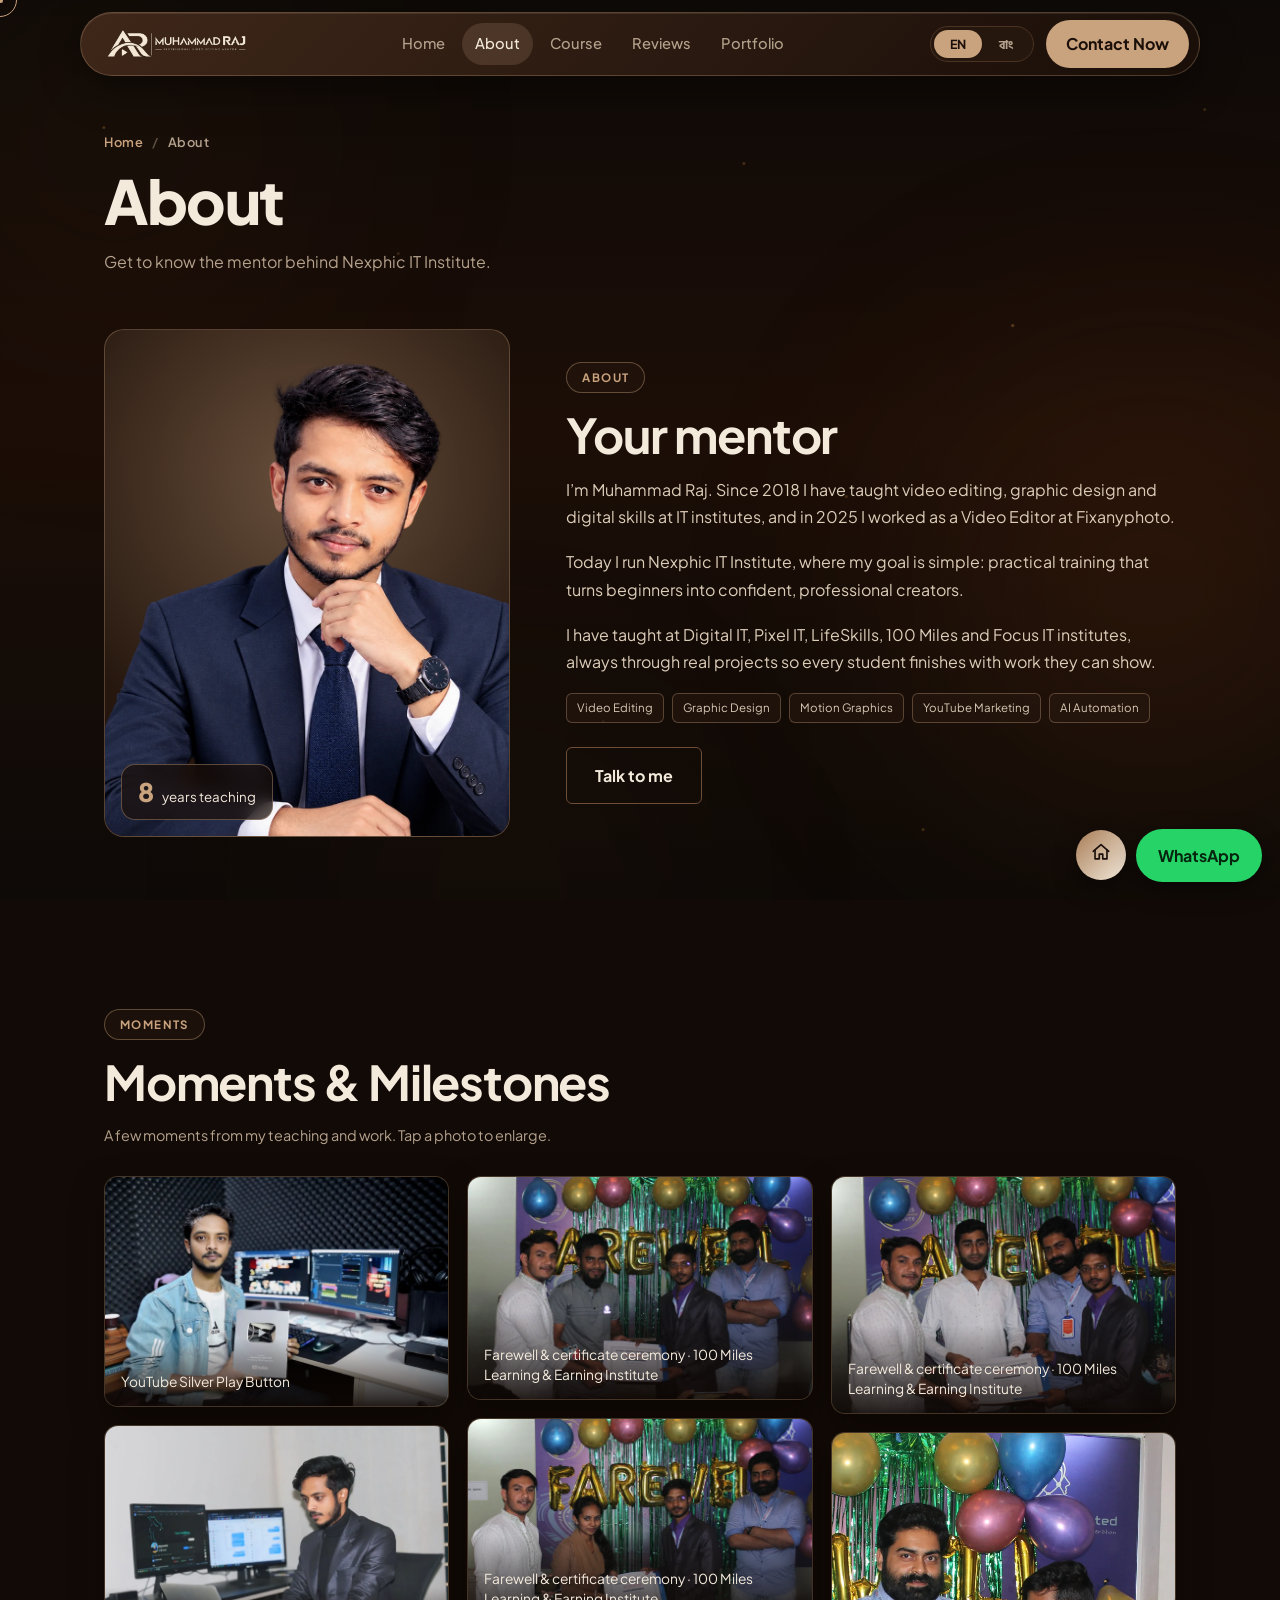
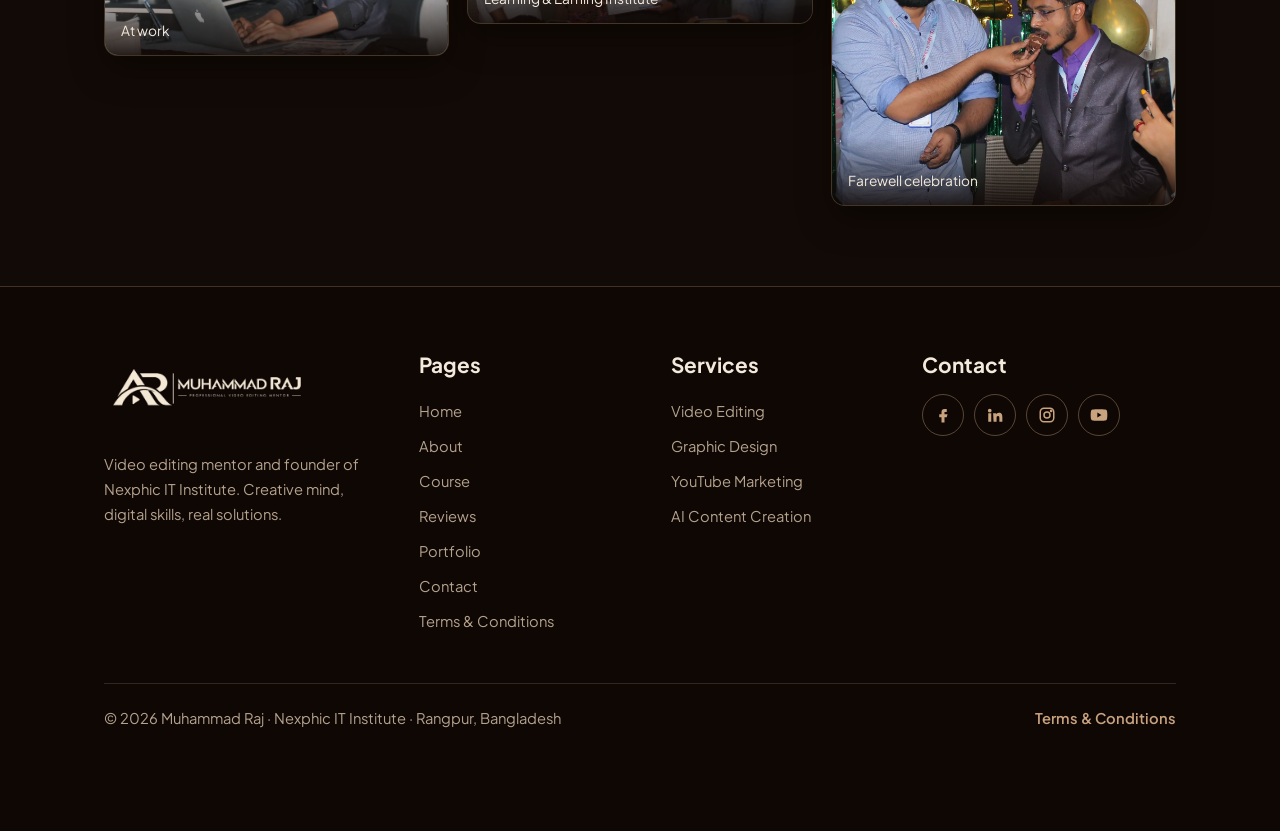
==== about.html @ 44c3cc2a "Add files via upload" ====
<!DOCTYPE html>
<html lang="en" data-tbn="আমার সম্পর্কে | মুহাম্মদ রাজ" data-dbn="ভিডিও এডিটিং মেন্টর ও Nexphic IT Institute-এর প্রতিষ্ঠাতা মুহাম্মদ রাজ সম্পর্কে জানুন।"><head><meta charset="utf-8">
<meta name="viewport" content="width=device-width, initial-scale=1, viewport-fit=cover">
<title>About | Muhammad Raj</title>
<meta name="description" content="About Muhammad Raj, video editing mentor and founder of Nexphic IT Institute.">
<script>document.documentElement.classList.add('js')</script>
<link rel="stylesheet" href="https://fonts.googleapis.com/css2?family=Plus+Jakarta+Sans:wght@400;500;600;700;800&family=Hind+Siliguri:wght@400;500;600;700&display=swap">
<link rel="stylesheet" href="assets/style.css">
</head>
<body>
<div class="bgfx" aria-hidden="true"><i></i><i></i><i></i></div>
<div id="ph"></div>
<div class="cur-ring" aria-hidden="true"><i></i></div><div class="cur-dot" aria-hidden="true"><i></i></div>

<nav id="nav"><div class="mini" role="group" aria-label="Quick menu"><i class="mdot"></i><a class="mi-h" href="index.html"><svg viewBox="0 0 24 24" width="16" height="16" fill="none" stroke="currentColor" stroke-width="1.8" stroke-linecap="round" stroke-linejoin="round"><path d="M3.5 11.2 12 4l8.5 7.2"/><path d="M5.5 10v9.5h4.6v-5.2h3.8v5.2h4.6V10"/></svg><span data-i18n="nh">Home</span></a><span class="sep"></span><a class="mi-c" href="contact.html"><svg viewBox="0 0 24 24" width="15" height="15" fill="none" stroke="currentColor" stroke-width="1.8" stroke-linecap="round" stroke-linejoin="round"><path d="M21 3 10.5 13.5"/><path d="M21 3 14.5 21l-4-7.5L3 9.5Z"/></svg><span data-i18n="nav6">Contact</span></a><span class="sep"></span><button class="mi-m" type="button" aria-label="Open menu"><span data-i18n="nm">Menu</span><svg viewBox="0 0 24 24" width="12" height="12" fill="none" stroke="currentColor" stroke-width="2.2" stroke-linecap="round" stroke-linejoin="round"><path d="m6 9 6 6 6-6"/></svg></button></div><div class="w"><a class="logo" href="index.html" aria-label="Muhammad Raj — Home"><span class="av brandmark"><span class="pic"><img src="assets/ar-muhammad-raj-logo.png" alt="Muhammad Raj — Professional Video Editing Mentor"></span></span></a>
<div class="lk"><a href="index.html" data-i18n="nv1">Home</a><a href="about.html" aria-current="page" data-i18n="nv2">About</a><a href="courses.html" data-i18n="nv3">Course</a><a href="reviews.html" data-i18n="nv4">Reviews</a><a href="portfolio.html" data-i18n="nv6">Portfolio</a></div>
<div class="nr"><div class="lang" data-l="en" role="group" aria-label="Language / ভাষা"><i></i><button type="button" data-l="en" aria-pressed="true">EN</button><button type="button" data-l="bn" aria-pressed="false" lang="bn">বাং</button></div><a class="btn p" href="contact.html" data-i18n="join">Contact Now</a><button class="hb" type="button" aria-label="Menu" aria-expanded="false" aria-controls="mpanel"><i></i><i></i><i></i></button></div></div><div class="mpanel" id="mpanel"><a href="index.html"><span class="mpi"><svg viewBox="0 0 24 24" width="20" height="20" fill="none" stroke="currentColor" stroke-width="1.8" stroke-linecap="round" stroke-linejoin="round"><path d="M3.5 11.2 12 4l8.5 7.2"/><path d="M5.5 10v9.5h4.6v-5.2h3.8v5.2h4.6V10"/></svg></span><span data-i18n="nv1">Home</span></a><a href="about.html" aria-current="page"><span class="mpi"><svg viewBox="0 0 24 24" width="22" height="22" fill="none" stroke="currentColor" stroke-width="1.8" stroke-linecap="round" stroke-linejoin="round"><circle cx="12" cy="8" r="3.6"/><path d="M4.5 20c.9-3.8 3.7-5.6 7.5-5.6s6.6 1.8 7.5 5.6"/></svg></span><span data-i18n="nv2">About</span></a><a href="courses.html"><span class="mpi"><svg viewBox="0 0 24 24" width="22" height="22" fill="none" stroke="currentColor" stroke-width="1.8" stroke-linecap="round" stroke-linejoin="round"><rect x="3" y="5" width="18" height="14" rx="3"/><path d="m10.2 9.2 4.6 2.8-4.6 2.8z"/></svg></span><span data-i18n="nv3">Course</span></a><a href="reviews.html"><span class="mpi"><svg viewBox="0 0 24 24" width="22" height="22" fill="none" stroke="currentColor" stroke-width="1.8" stroke-linecap="round" stroke-linejoin="round"><path d="m12 3.6 2.6 5.3 5.8.8-4.2 4.1 1 5.8L12 16.9l-5.2 2.7 1-5.8-4.2-4.1 5.8-.8z"/></svg></span><span data-i18n="nv4">Reviews</span></a><a href="portfolio.html"><span class="mpi"><svg viewBox="0 0 24 24" width="22" height="22" fill="none" stroke="currentColor" stroke-width="1.8" stroke-linecap="round" stroke-linejoin="round"><rect x="3.5" y="3.5" width="7.5" height="7.5" rx="2"/><rect x="13" y="3.5" width="7.5" height="7.5" rx="2"/><rect x="3.5" y="13" width="7.5" height="7.5" rx="2"/><rect x="13" y="13" width="7.5" height="7.5" rx="2"/></svg></span><span data-i18n="nv6">Portfolio</span></a><a class="mpc" href="contact.html" data-i18n="join">Contact Now</a></div></nav>

<header class="pgh" id="top"><div class="w"><p class="crumb"><a href="index.html" data-i18n="nv1">Home</a><i>/</i><span data-i18n="nv2">About</span></p><h1 class="up" data-i18n="nv2">About</h1><p class="lead up" style="animation-delay:.1s" data-i18n="pg1">Get to know the mentor behind Nexphic IT Institute.</p></div></header><section id="about"><div class="w ab"><div class="abp"><img src="assets/muhammad-raj-hero.webp" alt="Muhammad Raj" loading="lazy"><span class="abb"><b data-digits>8</b><small data-i18n="n1">years teaching</small></span></div><div><span class="tg0" data-i18n="aeb">About</span><h2 data-i18n="ah">Your mentor</h2>
<p data-i18n="ap1">I’m Muhammad Raj. Since 2018 I have taught video editing, graphic design and digital skills at IT institutes, and in 2025 I worked as a Video Editor at Fixanyphoto.</p>
<p data-i18n="ap2">Today I run Nexphic IT Institute, where my goal is simple: practical training that turns beginners into confident, professional creators.</p>
<p data-i18n="ap3">I have taught at Digital IT, Pixel IT, LifeSkills, 100 Miles and Focus IT institutes, always through real projects so every student finishes with work they can show.</p>
<div class="chips"><i>Video Editing</i><i>Graphic Design</i><i>Motion Graphics</i><i>YouTube Marketing</i><i>AI Automation</i></div><a class="btn g" href="contact.html" data-i18n="ab">Talk to me</a></div></div></section><section class="sh" id="moments"><div class="w"><span class="tg0" data-i18n="mo1">Moments</span><h2 data-i18n="mo2">Moments &amp; Milestones</h2><p class="note" data-i18n="mo3">A few moments from my teaching and work. Tap a photo to enlarge.</p><div class="mg"><figure><img src="assets/moment-1.webp" alt="Muhammad Raj holding a YouTube Silver Play Button in an editing studio" width="1400" height="935" loading="lazy" decoding="async"><figcaption data-i18n="mc1">YouTube Silver Play Button</figcaption></figure><figure><img src="assets/moment-2.webp" alt="Muhammad Raj working on a laptop with two monitors" width="1400" height="933" loading="lazy" decoding="async"><figcaption data-i18n="mc2">At work</figcaption></figure><figure><img src="assets/moment-3.webp" alt="Farewell and certificate ceremony at 100 Miles Learning & Earning Institute" width="1400" height="908" loading="lazy" decoding="async"><figcaption data-i18n="mc3">Farewell &amp; certificate ceremony · 100 Miles Learning &amp; Earning Institute</figcaption></figure><figure><img src="assets/moment-4.webp" alt="Farewell and certificate ceremony at 100 Miles Learning & Earning Institute" width="1400" height="830" loading="lazy" decoding="async"><figcaption data-i18n="mc3">Farewell &amp; certificate ceremony · 100 Miles Learning &amp; Earning Institute</figcaption></figure><figure><img src="assets/moment-5.webp" alt="Farewell and certificate ceremony at 100 Miles Learning & Earning Institute" width="1400" height="963" loading="lazy" decoding="async"><figcaption data-i18n="mc3">Farewell &amp; certificate ceremony · 100 Miles Learning &amp; Earning Institute</figcaption></figure><figure><img src="assets/moment-6.webp" alt="Farewell celebration with cake" width="1291" height="1400" loading="lazy" decoding="async"><figcaption data-i18n="mc4">Farewell celebration</figcaption></figure></div></div></section>
<footer class="ft"><div class="w"><div class="fg">
<div><a class="fl" href="index.html" aria-label="Muhammad Raj"><img src="assets/ar-muhammad-raj-logo.png" alt="Muhammad Raj" width="2048" height="723"></a><p data-i18n="ft1">Video editing mentor and founder of Nexphic IT Institute. Creative mind, digital skills, real solutions.</p></div>
<div><h4 data-i18n="ftp">Pages</h4><a href="index.html" data-i18n="nv1">Home</a><a href="about.html" data-i18n="nv2">About</a><a href="courses.html" data-i18n="nv3">Course</a><a href="reviews.html" data-i18n="nv4">Reviews</a><a href="portfolio.html" data-i18n="nv6">Portfolio</a><a href="contact.html" data-i18n="nv7">Contact</a><a href="terms.html" data-i18n="lg_ftt">Terms &amp; Conditions</a></div>
<div><h4 data-i18n="fts">Services</h4><a href="courses.html" data-i18n="fs1">Video Editing</a><a href="courses.html" data-i18n="fs2">Graphic Design</a><a href="courses.html" data-i18n="fs3">YouTube Marketing</a><a href="courses.html" data-i18n="fs4">AI Content Creation</a></div>
<div><h4 data-i18n="nav6">Contact</h4><div class="soc"><a href="https://www.facebook.com/mdrasel.gv" aria-label="Facebook" target="_blank" rel="noopener"><svg viewBox="0 0 24 24" width="18" height="18" fill="currentColor"><path d="M14 8h3V4h-3a4 4 0 0 0-4 4v3H7v4h3v7h4v-7h3l1-4h-4V8z"/></svg></a><a href="https://www.linkedin.com/in/md-raselve/" aria-label="LinkedIn" target="_blank" rel="noopener"><svg viewBox="0 0 24 24" width="18" height="18" fill="currentColor"><path d="M4.98 3.5a2.5 2.5 0 1 1 0 5 2.5 2.5 0 0 1 0-5zM3 9.5h4V21H3zm6.5 0h3.8v1.6h.1c.5-1 1.8-2 3.7-2 4 0 4.7 2.6 4.7 6V21h-4v-5c0-1.2 0-2.8-1.7-2.8s-2 1.3-2 2.7V21h-4z"/></svg></a><a href="https://www.instagram.com/muhammad_rasel.2/" aria-label="Instagram" target="_blank" rel="noopener"><svg viewBox="0 0 24 24" width="18" height="18" fill="none" stroke="currentColor" stroke-width="2"><rect x="3" y="3" width="18" height="18" rx="5"/><circle cx="12" cy="12" r="4"/><circle cx="17.5" cy="6.5" r=".8" fill="currentColor"/></svg></a><a href="https://www.youtube.com/@Muhammad-Raj2" aria-label="YouTube" target="_blank" rel="noopener"><svg viewBox="0 0 24 24" width="20" height="20" fill="currentColor"><path d="M21.6 7.2a2.5 2.5 0 0 0-1.8-1.8C18.2 5 12 5 12 5s-6.200 0-7.800.4A2.500 2.500 0 0 0 2.400 7.200C2 8.800 2 12 2 12s0 3.200.4 4.800a2.500 2.500 0 0 0 1.800 1.800C5.800 19 12 19 12 19s6.200 0 7.800-.4a2.500 2.500 0 0 0 1.800-1.800c.4-1.600.4-4.800.4-4.800s0-3.200-.4-4.800zM10 15V9l5 3z"/></svg></a></div></div>
</div><div class="ftb"><span data-i18n="foot">© 2026 Muhammad Raj · Nexphic IT Institute · Rangpur, Bangladesh</span><a href="terms.html" data-i18n="lg_ftt">Terms &amp; Conditions</a></div></div></footer>
<div class="fab"><a class="hm" href="index.html" aria-label="Home" title="Home"><svg viewBox="0 0 24 24" width="20" height="20" fill="none" stroke="currentColor" stroke-width="1.8" stroke-linecap="round" stroke-linejoin="round"><path d="M3.5 11.2 12 4l8.5 7.2"/><path d="M5.5 10v9.5h4.6v-5.2h3.8v5.2h4.6V10"/></svg></a><a class="wa" href="https://wa.me/8801861864027" aria-label="Message on WhatsApp" data-i18n="waf">WhatsApp</a></div>

<script src="assets/legal.js"></script>
<script src="assets/main.js"></script>
<script src="assets/showcase.js"></script>
</body></html>
---- assets/style.css ----
:root{--dk:#1a0f09;--esp:#27180f;--cof:#6f4e37;--lat:#c9a27e;--cr:#f4eadc;--mu:#b5a28d;--sf:"Plus Jakarta Sans","Hind Siliguri",system-ui,sans-serif;--sn:"Plus Jakarta Sans","Hind Siliguri",system-ui,sans-serif;--bg:linear-gradient(165deg,#1a0f09 0%,#2c1a0f 26%,#4a2c1a 52%,#2d1b10 76%,#140b07 100%);box-sizing:border-box;padding-top:env(safe-area-inset-top,0px);padding-bottom:env(safe-area-inset-bottom,0px)}
*,*::before,*::after{box-sizing:inherit}
html{scroll-behavior:smooth;scroll-padding-top:90px}
html.ss{scroll-behavior:auto}
body{margin:0;background:#120a06;min-height:100%;color:var(--cr);font:400 16px/1.7 var(--sn);-webkit-font-smoothing:antialiased;overflow-x:hidden}
h1,h2,h3{font-family:var(--sf);margin:0;line-height:1.15;font-weight:700}
a{color:inherit;text-decoration:none}
:focus-visible{outline:2px solid var(--lat);outline-offset:3px}
.w{max-width:1120px;margin:0 auto;padding:0 24px}
section{padding:92px 0}
h2{font-size:clamp(1.9rem,4.4vw,3rem);letter-spacing:-.025em;margin-bottom:14px}
.lead{color:var(--mu);max-width:560px;margin:0 0 42px}
.note{color:var(--mu);font-size:.9rem;margin:0 0 28px}

/* Bangla typography */
html[lang=bn] body{line-height:1.85}
html[lang=bn] h1,html[lang=bn] h2,html[lang=bn] h3{letter-spacing:0;line-height:1.3}
html[lang=bn] .hero h1{line-height:1.22}
html[lang=bn] .eyebrow{letter-spacing:.02em;text-transform:none;font-size:.95rem}
html[lang=bn] .big{line-height:1.25}
[data-i18n]{transition:opacity .18s ease}
body.lsw [data-i18n]{opacity:0}

/* progress + nav */
#ph{position:fixed;left:0;top:env(safe-area-inset-top,0px);height:3px;width:0;background:var(--lat);z-index:40}
nav{position:sticky;top:0;z-index:30;padding:12px 16px 0;pointer-events:none}
nav .w{pointer-events:auto;display:flex;align-items:center;justify-content:space-between;height:64px;gap:16px;padding:0 10px 0 20px;border-radius:999px;background:linear-gradient(135deg,rgba(66,42,27,.93),rgba(26,15,9,.92));border:1px solid rgba(201,162,126,.3);backdrop-filter:blur(16px) saturate(1.4);-webkit-backdrop-filter:blur(16px) saturate(1.4);box-shadow:0 14px 40px rgba(0,0,0,.4),inset 0 1px 0 rgba(255,255,255,.09)}
.logo{display:flex;align-items:center;gap:11px;white-space:nowrap}
.logo .av{position:relative;width:42px;height:42px;flex:none}
.logo .pic{display:block;width:100%;height:100%;border-radius:13px;overflow:hidden;border:1.5px solid rgba(201,162,126,.65);background:var(--esp)}
.logo .av img{width:100%;height:100%;object-fit:cover;display:block;scale:1.6;transform-origin:50% 26%;transition:scale .4s}
.logo:hover .av img{scale:1.75}
.logo .av::after{content:"";position:absolute;right:-3px;bottom:-3px;width:12px;height:12px;border-radius:50%;background:#2fbf71;border:2.5px solid var(--dk)}
.logo .nm{display:flex;flex-direction:column;line-height:1.2}
.logo b{font:700 1.05rem var(--sf);color:var(--cr)}
.logo small{font:600 .6rem var(--sn);letter-spacing:.22em;color:var(--lat);text-transform:uppercase}
.lk{display:flex;gap:4px;font-size:.92rem;font-weight:500;color:var(--mu)}
.lk a{padding:8px 13px;border-radius:999px;transition:color .2s,background .2s}.lk a:hover{color:var(--cr);background:rgba(201,162,126,.14)}
.nr{display:flex;align-items:center;gap:12px}
.lang{position:relative;display:flex;padding:3px;border:1px solid #4a3322;border-radius:999px;background:rgba(39,24,15,.75)}
.lang button{position:relative;z-index:1;width:48px;border:0;background:none;color:var(--mu);font:700 .78rem/1 var(--sn);padding:8px 0;border-radius:999px;cursor:pointer;transition:color .3s}
.lang button[aria-pressed=true]{color:var(--dk)}
.lang i{position:absolute;left:3px;top:3px;bottom:3px;width:48px;border-radius:999px;background:var(--lat);transition:transform .45s cubic-bezier(.2,.8,.2,1)}
.lang[data-l=bn] i{transform:translateX(100%)}
.nr .btn{padding:10px 20px;white-space:nowrap;border-radius:999px}
@media(max-width:860px){.lk{display:none}}
@media(max-width:420px){.logo small{display:none}.logo .av{width:38px;height:38px}.logo b{font-size:.95rem}.nr{gap:8px}.nr .btn{padding:8px 12px;font-size:.88rem}.lang button{width:42px}.lang i{width:42px}}

.btn{display:inline-block;padding:14px 28px;border-radius:6px;font-weight:700;transition:transform .2s,background .2s,border-color .2s}
.btn:hover{transform:translateY(-2px)}
.p{background:var(--lat);color:var(--dk)}.p:hover{background:var(--cr)}
.g{border:1px solid var(--cof)}.g:hover{border-color:var(--lat)}

/* ===== HERO ===== */
.hero{position:relative;overflow:hidden;padding:30px 0 70px;min-height:min(620px,calc(100svh - 80px));display:flex;align-items:center;
}
.hero::after{content:"";position:absolute;inset:0;background:radial-gradient(60% 70% at 78% 38%,rgba(201,162,126,.16),transparent 70%),radial-gradient(40% 50% at 8% 90%,rgba(111,78,55,.28),transparent 70%);-webkit-mask-image:linear-gradient(transparent,#000 22%,#000 78%,transparent);mask-image:linear-gradient(transparent,#000 22%,#000 78%,transparent);pointer-events:none}
.hero::before{content:"";position:absolute;inset:0;background-image:radial-gradient(rgba(201,162,126,.14) 1px,transparent 1.4px);background-size:26px 26px;-webkit-mask-image:radial-gradient(70% 80% at 70% 45%,#000,transparent 75%);mask-image:radial-gradient(70% 80% at 70% 45%,#000,transparent 75%);pointer-events:none}
.hero>.w{position:relative;z-index:2;width:100%;display:grid;grid-template-columns:minmax(0,1.06fr) minmax(0,1fr);gap:32px;align-items:center}
.eyebrow{display:flex;align-items:center;gap:12px;margin:0 0 16px;font:700 .72rem var(--sn);letter-spacing:.18em;text-transform:uppercase;color:var(--lat)}
.eyebrow::before{content:"";width:34px;height:2px;background:var(--lat);flex:none}
.hero h1{font-size:clamp(2.2rem,4vw,3.55rem);letter-spacing:-.03em;font-weight:800;line-height:1.08;color:var(--cr)}
.gr{display:block;background:linear-gradient(90deg,#c9a27e,#f7dcbd,#d98a5c,#c9a27e);background-size:220% 100%;-webkit-background-clip:text;background-clip:text;color:transparent;-webkit-text-fill-color:transparent;animation:shine 7s linear infinite}
@keyframes shine{to{background-position:-220% 0}}
.hero p.l{color:#d9c9b4;max-width:470px;margin:18px 0 26px;font-size:1rem}
.hero .acts .btn{padding:13px 24px}
.acts{display:flex;gap:12px;flex-wrap:wrap}
.nums{display:flex;margin-top:28px;border-top:1px solid #4a3322;max-width:520px}
.nums div{padding:18px 26px 0 0;margin-right:26px;border-right:1px solid #4a3322}.nums div:last-child{border:0;margin:0;padding-right:0}
.nums b{display:block;font:700 1.9rem/1 var(--sf);color:var(--lat)}.nums span{font-size:.88rem;color:var(--mu);display:block;line-height:1.4;margin-top:6px}
.up{animation:up .9s cubic-bezier(.2,.7,.2,1) both}
@keyframes up{from{opacity:0;transform:translateY(26px)}to{opacity:1;transform:none}}

/* stage */
.stage{position:relative;width:100%;max-width:540px;margin-right:auto;order:-1;aspect-ratio:1/1;user-select:none}
.stage>*{position:absolute}
.orbit{inset:-2%;width:104%;height:104%;z-index:1;animation:spin 46s linear infinite;overflow:visible}
.orbit.r2{animation-duration:70s;animation-direction:reverse;inset:6%;width:88%;height:88%}
@keyframes spin{to{transform:rotate(360deg)}}
.glow{left:8%;top:6%;width:84%;height:84%;border-radius:50%;background:radial-gradient(circle,rgba(217,138,92,.42),rgba(201,162,126,.12) 55%,transparent 72%);filter:blur(22px);z-index:1;animation:breathe 6s ease-in-out infinite}
@keyframes breathe{50%{opacity:.6;scale:1.08}}
.person{left:12%;top:9%;width:76%;aspect-ratio:1;border-radius:50%;z-index:2;overflow:hidden;background:radial-gradient(circle at 50% 40%,#3a2314,#1a0f09);box-shadow:0 0 0 2px rgba(201,162,126,.6),0 0 0 11px rgba(201,162,126,.09),0 30px 70px rgba(0,0,0,.6),0 0 90px rgba(217,138,92,.28);animation:pf 1.2s cubic-bezier(.2,.8,.2,1) both .1s}
.person img{position:absolute;left:-17.6%;top:-7.1%;width:235.3%;height:129.4%;max-width:none;object-fit:cover;display:block}
@keyframes pf{from{opacity:0;scale:.94}to{opacity:1;scale:1}}

.ic{width:6.2%;aspect-ratio:1;z-index:5;border-radius:27%;display:grid;place-items:center;color:var(--c,var(--lat));
background:linear-gradient(145deg,rgba(255,255,255,.17),rgba(255,255,255,.04)),rgba(39,24,15,.55);border:1px solid rgba(244,234,220,.22);
box-shadow:0 20px 40px rgba(0,0,0,.5),0 0 34px color-mix(in srgb,var(--c,#c9a27e) 28%,transparent),inset 0 1px 0 rgba(255,255,255,.22);
backdrop-filter:blur(10px);-webkit-backdrop-filter:blur(10px);
animation:pop .8s cubic-bezier(.2,.9,.3,1.3) both var(--dl,.5s),fl var(--t,6s) ease-in-out infinite calc(var(--dl,.5s) + .8s)}
.ic svg{width:52%;height:52%;overflow:visible}
@keyframes pop{from{opacity:0;scale:.4}to{opacity:1;scale:1}}
@keyframes fl{0%,100%{transform:translateY(0) rotate(var(--r,0deg))}50%{transform:translateY(-14px) rotate(calc(var(--r,0deg) + 3deg))}}
.i1{left:3%;top:42%;--c:#f0c28c;--r:-6deg;--t:6.4s;--dl:.45s}
.i2{left:6%;top:54%;--c:#e58d63;--r:5deg;--t:7.2s;--dl:.6s;width:5.8%}
.i3{left:22%;top:5%;--c:#7fe0cf;--r:6deg;--t:5.8s;--dl:.75s;width:6.2%}
.i4{left:13%;top:63%;--c:#f4eadc;--r:-5deg;--t:6.8s;--dl:.9s;width:5.8%}
.i5{left:27%;top:80%;--c:#d9a6ff;--r:4deg;--t:7.6s;--dl:1.05s;width:5.4%}

.mc{left:0;top:3%;width:17%;z-index:4;display:flex;flex-direction:column;gap:3.4%}
.md{position:relative;aspect-ratio:1.5;border-radius:9px;overflow:hidden;border:1px solid rgba(244,234,220,.25);box-shadow:0 22px 44px rgba(0,0,0,.55);animation:cardin .9s cubic-bezier(.2,.8,.2,1) both var(--dl),cf var(--t) ease-in-out infinite calc(var(--dl) + .9s)}
.md svg{display:block;width:100%;height:100%}
.md:nth-child(1){--dl:.55s;--t:7s;translate:-6% 0}
.md:nth-child(2){--dl:.7s;--t:6s;translate:4% 0}
.md:nth-child(3){--dl:.85s;--t:8s;translate:-2% 0}
@keyframes cardin{from{opacity:0;transform:translateX(40px) scale(.92)}to{opacity:1;transform:none}}
@keyframes cf{0%,100%{transform:translateY(0)}50%{transform:translateY(-8px)}}
.pl{position:absolute;left:50%;top:50%;width:30%;aspect-ratio:1;margin:-15% 0 0 -15%;border-radius:50%;background:rgba(244,234,220,.28);border:1px solid rgba(244,234,220,.6);backdrop-filter:blur(6px);-webkit-backdrop-filter:blur(6px);animation:pulse 2.6s ease-out infinite}
.pl::after{content:"";position:absolute;left:38%;top:30%;border-left:.7em solid #fff;border-block:.45em solid transparent;font-size:clamp(8px,1.5vw,14px)}
@keyframes pulse{0%{box-shadow:0 0 0 0 rgba(244,234,220,.45)}100%{box-shadow:0 0 0 18px rgba(244,234,220,0)}}

.tl{left:0;bottom:12%;width:27%;z-index:6;padding:2.4% 2.6% 2.6%;border-radius:12px;background:linear-gradient(160deg,rgba(60,38,24,.96),rgba(26,15,9,.97));border:1px solid rgba(244,234,220,.2);box-shadow:0 28px 56px rgba(0,0,0,.6);animation:cardin .9s cubic-bezier(.2,.8,.2,1) both 1.1s,cf 7.5s ease-in-out infinite 2s;overflow:hidden}
.tl-top{display:flex;gap:4px;margin-bottom:6%}.tl-top i{width:6px;height:6px;border-radius:50%;background:#e06b5a}.tl-top i:nth-child(2){background:#e8b24f}.tl-top i:nth-child(3){background:#6fcf8e}
.tl-th{display:grid;grid-template-columns:repeat(5,1fr);gap:4%;margin-bottom:5%}
.tl-th b{aspect-ratio:1.25;border-radius:4px;background:linear-gradient(135deg,var(--a),var(--b))}
.tl-tr{position:relative;height:6px;margin-bottom:5%;border-radius:4px;background:rgba(244,234,220,.06)}
.tl-tr u{position:absolute;top:0;bottom:0;border-radius:4px;background:linear-gradient(90deg,#c9a27e,#e8c8a2);transform-origin:left;animation:grow 1.2s cubic-bezier(.2,.8,.2,1) both 1.6s}
.tl-tr u.v{background:linear-gradient(90deg,#d98a5c,#b9573a)}
.tl-tr u.m{background:linear-gradient(90deg,#7fe0cf,#3fa593)}
@keyframes grow{from{transform:scaleX(0)}}
.hd{position:absolute;top:22%;bottom:5%;width:2px;left:8%;background:#fff;box-shadow:0 0 10px rgba(255,255,255,.7);animation:scan 6s linear infinite 2.4s}
.hd::before{content:"";position:absolute;left:-4px;top:-3px;width:10px;height:10px;border-radius:50%;background:#fff}
@keyframes scan{0%{left:8%}100%{left:92%}}

.cap{left:24%;bottom:1%;width:52%;z-index:6;display:flex;align-items:center;gap:10px;padding:2.4% 4%;border-radius:14px;background:rgba(244,234,220,.14);border:1px solid rgba(244,234,220,.25);backdrop-filter:blur(12px);-webkit-backdrop-filter:blur(12px);box-shadow:0 14px 30px rgba(0,0,0,.4);font:500 clamp(.55rem,.95vw,.72rem)/1.3 var(--sn);color:var(--cr);animation:cardin .9s cubic-bezier(.2,.8,.2,1) both 1.3s}
.wv{display:flex;align-items:center;gap:2px;height:16px;flex:none}.wv i{width:3px;height:100%;border-radius:2px;background:var(--lat);animation:eq 1s ease-in-out infinite;transform-origin:center}
.wv i:nth-child(2){animation-delay:.15s}.wv i:nth-child(3){animation-delay:.3s}.wv i:nth-child(4){animation-delay:.45s}.wv i:nth-child(5){animation-delay:.6s}
@keyframes eq{0%,100%{transform:scaleY(.25)}50%{transform:scaleY(1)}}

.bb{border-radius:50%;z-index:5;background:radial-gradient(circle at 32% 30%,#fff7ea,#e8b98c 40%,#8a5a3b 100%);box-shadow:0 10px 24px rgba(0,0,0,.5),inset -4px -6px 12px rgba(26,15,9,.35);opacity:.92;animation:fl var(--t) ease-in-out infinite}
.b1{right:6%;bottom:16%;width:7.5%;aspect-ratio:1;--t:5.6s}
.b2{right:2%;top:30%;bottom:auto;width:5.5%;aspect-ratio:1;--t:6.6s}

.cue{position:absolute;left:max(24px,calc((100% - 1120px)/2 + 24px));bottom:20px;z-index:3;display:flex;align-items:center;gap:12px;font:500 .82rem var(--sn);color:var(--mu);letter-spacing:.04em;animation:up .9s both 1.6s}
.cue .ms{position:relative;width:22px;height:36px;border:1.5px solid var(--lat);border-radius:12px;flex:none}
.cue .ms::after{content:"";position:absolute;left:50%;top:6px;width:4px;height:4px;margin-left:-2px;border-radius:50%;background:var(--lat);animation:wheel 1.6s cubic-bezier(.6,0,.3,1) infinite}
@keyframes wheel{0%{opacity:0;transform:translateY(0)}20%{opacity:1}80%{opacity:1;transform:translateY(14px)}100%{opacity:0;transform:translateY(16px)}}
.cue:hover{color:var(--lat)}
@media(max-width:860px){
.cue{display:none}
.hero{padding:26px 0 46px;min-height:0;display:block}
.hero>.w{grid-template-columns:1fr;gap:26px}
.stage{max-width:460px;margin:0 auto}
.hero p.l{max-width:none}
.nums{max-width:none}
.nums div{padding-right:16px;margin-right:16px}
.nums b{font-size:2rem}
.ic{backdrop-filter:none;-webkit-backdrop-filter:none}
}
@media(max-width:420px){.nums span{font-size:.8rem}.hero h1{font-size:2.35rem}}

/* ===== Photo-led hero ===== */
.hero{margin-top:-76px;padding:112px 0 76px;min-height:min(700px,100svh)}
.hero>.w{display:block}
.hero .t{max-width:540px}
.hmedia{position:absolute;right:0;top:0;bottom:0;width:70%;z-index:1;pointer-events:none}
.hglow{position:absolute;inset:0;z-index:0;pointer-events:none}
.hglow::before{content:"";position:absolute;left:52%;top:58%;width:min(86%,640px);aspect-ratio:1;transform:translate(-50%,-50%);border-radius:50%;background:radial-gradient(circle at 50% 42%,rgba(201,162,126,.42) 0,rgba(201,162,126,.16) 42%,transparent 70%);filter:blur(6px)}
.hring{position:absolute;left:52%;top:58%;width:min(78%,560px);aspect-ratio:1;transform:translate(-50%,-50%);border-radius:50%;border:1px solid rgba(201,162,126,.34);box-shadow:0 0 60px rgba(201,162,126,.12) inset}
.hring.r2{width:min(100%,720px);border-color:rgba(201,162,126,.16)}
.hphoto{position:absolute;left:0;right:0;bottom:0;height:84%;z-index:1;animation:pf 1.4s cubic-bezier(.2,.8,.2,1) both}
.hphoto img{position:absolute;left:50%;bottom:0;height:100%;width:auto;max-width:none;transform:translateX(-50%);object-fit:contain;filter:drop-shadow(0 24px 40px rgba(0,0,0,.55)) drop-shadow(0 0 2px rgba(201,162,126,.35));-webkit-mask-image:linear-gradient(#000 0,#000 78%,transparent 100%);mask-image:linear-gradient(#000 0,#000 78%,transparent 100%)}
.fb{position:absolute;z-index:3;width:clamp(44px,5vw,64px);aspect-ratio:1;filter:drop-shadow(0 12px 22px rgba(0,0,0,.55)) drop-shadow(0 0 16px rgba(201,162,126,.25));animation:fbf 6s ease-in-out infinite}
.fb svg{display:block;width:100%;height:100%;overflow:visible}
.hstage{position:absolute;left:52%;top:58%;width:min(78%,560px);aspect-ratio:1;transform:translate(-50%,-50%);z-index:3;pointer-events:none}
.fb1{left:13%;top:20%}.fb2{left:72%;top:15%;animation-delay:-1.5s}.fb3{left:80%;top:50%;animation-delay:-3s}.fb4{left:6%;top:58%;animation-delay:-4.5s}
@keyframes fbf{0%,100%{transform:translateY(0) rotate(-3deg)}50%{transform:translateY(-14px) rotate(3deg)}}
.hchip{position:absolute;z-index:3;left:34%;top:78%;display:flex;align-items:center;gap:9px;padding:9px 16px 9px 14px;border-radius:999px;background:rgba(26,15,9,.62);border:1px solid rgba(201,162,126,.32);backdrop-filter:blur(12px);-webkit-backdrop-filter:blur(12px);box-shadow:0 14px 30px rgba(0,0,0,.4);font:600 .76rem var(--sn);color:var(--cr);white-space:nowrap;animation:fbf 8s ease-in-out infinite -2s}
.hcap{position:absolute;z-index:4;left:56%;bottom:6%;max-width:270px;display:flex;align-items:center;gap:10px;padding:11px 16px;border-radius:14px;background:rgba(244,234,220,.13);border:1px solid rgba(244,234,220,.25);backdrop-filter:blur(12px);-webkit-backdrop-filter:blur(12px);box-shadow:0 14px 30px rgba(0,0,0,.4);font:500 .74rem/1.35 var(--sn);color:var(--cr)}
@media(max-width:1100px){.hmedia{width:76%}.hero .t{max-width:480px}}
@media(max-width:860px){
.hero{margin-top:0;padding:6px 0 40px;min-height:0;display:block}
.hero .t{max-width:none}
.hmedia{position:relative;width:100%;aspect-ratio:1.12;right:auto;bottom:auto;margin-bottom:4px}
.hphoto{height:94%}
.hglow::before{top:58%;width:92%}.hring{top:58%;width:84%}.hring.r2{width:108%}.hstage{top:58%;width:84%}
.hero>.w{padding-top:0}
.fb{width:40px}.hchip{left:4%;top:auto;bottom:6%;font-size:.66rem;padding:7px 12px}
.hcap{display:none}
}
@media(max-width:560px){.fb{width:34px}}
@media(prefers-reduced-motion:reduce){.fb,.hchip{animation:none!important}}

/* ===== SECTIONS ===== */
.inst{background:none;border-block:1px solid rgba(201,162,126,.14);padding:30px 0}
.inst .w{display:flex;flex-wrap:wrap;align-items:center;gap:14px 38px}
.inst p{margin:0;color:var(--mu);font-size:.95rem;flex:1 1 100%}
.inst b{font:600 1.35rem var(--sf);color:var(--cr)}
.cs{display:grid;grid-template-columns:repeat(3,1fr);gap:22px}@media(max-width:980px){.cs{grid-template-columns:repeat(2,1fr)}}@media(max-width:620px){.cs{grid-template-columns:1fr}}
.c{background:rgba(39,24,15,.6);border:1px solid rgba(201,162,126,.16);border-radius:10px;overflow:hidden;display:flex;flex-direction:column;transition:transform .25s,border-color .25s}
.c:hover{transform:translateY(-5px);border-color:var(--cof)}
.c i{display:block;aspect-ratio:16/9;background:linear-gradient(135deg,var(--a),var(--b));position:relative}
.c i em{position:absolute;left:14px;top:14px;background:var(--cr);color:var(--dk);font:700 .8rem var(--sn);font-style:normal;padding:3px 10px;border-radius:4px}
.c div{padding:22px;display:flex;flex-direction:column;gap:6px;flex:1}
.c h3{font-size:1.4rem}.c span{color:var(--mu);font-size:.95rem}
.c strong{font:600 2.1rem var(--sf);color:var(--lat);margin-top:auto;padding-top:14px}
.c .btn{margin-top:12px;text-align:center;padding:12px}
.c i.pic{background:#120a06}.c i.pic img{width:100%;height:100%;object-fit:cover;display:block}
.c .tag{align-self:flex-start;background:var(--cr);color:var(--dk);font:700 .75rem var(--sn);font-style:normal;padding:3px 10px;border-radius:4px}

.demo{background:none;color:var(--cr)}.demo h2{color:var(--cr)}.demo .lead{color:var(--mu)}
.demo .w{display:grid;grid-template-columns:1.1fr .9fr;gap:56px;align-items:center}
.scr{position:relative;aspect-ratio:16/9;border-radius:10px;overflow:hidden;background:linear-gradient(135deg,#6f4e37,#1a0f09);box-shadow:0 24px 50px rgba(46,29,18,.35)}
.scr img{width:100%;height:100%;object-fit:cover;opacity:.9}
.play{position:absolute;left:50%;top:50%;width:76px;height:76px;margin:-38px;border-radius:50%;background:var(--lat)}
.play::after{content:"";position:absolute;left:30px;top:24px;border-left:22px solid var(--dk);border-block:14px solid transparent}
.demo .btn{background:var(--lat);color:var(--dk)}.demo .btn:hover{background:var(--cr)}
@media(max-width:820px){.demo .w{grid-template-columns:1fr;gap:32px}}
.cl{display:grid;grid-template-columns:repeat(3,1fr);gap:16px}
.cl figure{margin:0;position:relative;aspect-ratio:5/4;border-radius:8px;overflow:hidden;background:linear-gradient(160deg,var(--a),var(--b))}
.cl img{width:100%;height:100%;object-fit:cover}
.cl figcaption{position:absolute;left:0;right:0;bottom:0;padding:44px 18px 16px;background:linear-gradient(0deg,rgba(26,15,9,.9),transparent);font-weight:500}
@media(max-width:720px){.cl{grid-template-columns:1fr 1fr}.cl figure:last-child{grid-column:span 2;aspect-ratio:16/9}}
.wk{display:grid;grid-template-columns:repeat(4,1fr);grid-auto-rows:170px;gap:14px}
.wk a{position:relative;border-radius:8px;overflow:hidden;background:linear-gradient(135deg,var(--a),var(--b));display:flex;align-items:flex-end;padding:16px;font-weight:500;transition:transform .25s}
.wk a:hover{transform:scale(1.02)}
.wk a:nth-child(1){grid-column:span 2;grid-row:span 2}.wk a:nth-child(4){grid-column:span 2}
.wk a::before{content:"";position:absolute;top:14px;right:14px;width:34px;height:34px;border-radius:50%;border:1px solid rgba(244,234,220,.55)}
.wk a::after{content:"";position:absolute;top:23px;right:23px;border-left:11px solid var(--cr);border-block:7px solid transparent}
.wk span{position:relative;z-index:1}
@media(max-width:760px){.wk{grid-template-columns:1fr 1fr}.wk a:nth-child(4){grid-column:span 2}}
.how{display:grid;grid-template-columns:repeat(3,1fr);gap:0;border-top:1px solid var(--cof)}
.how div{padding:30px 28px 10px 0;margin-right:28px;border-right:1px solid #35231a}.how div:last-child{border:0;margin:0}
.how h3{font-size:1.6rem;margin-bottom:10px;color:var(--lat)}.how p{margin:0;color:var(--mu)}
@media(max-width:820px){.how{grid-template-columns:1fr}.how div{border:0;margin:0;padding:22px 0}}
.rv{display:grid;grid-template-columns:repeat(auto-fit,minmax(280px,1fr));gap:44px}
.rv p{font:500 1.18rem/1.55 var(--sf);margin:0 0 16px}
html[lang=bn] .rv p{line-height:1.7;font-size:1.15rem}
.rv cite{font-style:normal;color:var(--lat);font-weight:500}.rv cite small{display:block;color:var(--mu);font-weight:400}
.ab{display:grid;grid-template-columns:.8fr 1.2fr;gap:56px;align-items:center}
.ab img{width:100%;aspect-ratio:4/5;object-fit:cover;object-position:50% 20%;border-radius:8px}
.ab p{color:#dccdb9;margin:0 0 18px}
@media(max-width:820px){.ab{grid-template-columns:1fr}}
.ct{display:grid;grid-template-columns:repeat(auto-fit,minmax(240px,1fr));border-top:1px solid var(--cof);margin-top:40px}
.ct a{padding:24px 24px 24px 0;border-bottom:1px solid #35231a;transition:padding .25s,color .25s}
.ct a:hover{padding-left:12px;color:var(--lat)}
.ct small{display:block;color:var(--mu)}.ct span{font:600 1.25rem var(--sf);word-break:break-all}
.big{font-size:clamp(2.4rem,7vw,5rem);letter-spacing:-.035em;max-width:860px}
footer{padding:30px 0 100px;color:var(--mu);font-size:.88rem;border-top:1px solid #35231a}
.wa{position:fixed;right:18px;bottom:calc(18px + env(safe-area-inset-bottom,0px));z-index:35;background:#25d366;color:#07240f;padding:13px 22px;border-radius:999px;font-weight:700;box-shadow:0 8px 24px rgba(0,0,0,.45)}

/* scroll reveal */
html.js .reveal{opacity:0;transform:translateY(34px);transition:opacity .9s cubic-bezier(.2,.7,.2,1) var(--rd,0s),transform .9s cubic-bezier(.2,.7,.2,1) var(--rd,0s)}
html.js .reveal.in{opacity:1;transform:none}

/* custom cursor (desktop only; class added by JS) */
.cur-ring,.cur-dot{position:fixed;left:0;top:0;z-index:9999;pointer-events:none;opacity:0;transition:opacity .25s;will-change:transform}
.cur-ring i,.cur-dot i{display:block;border-radius:50%;transform:translate(-50%,-50%)}
.cur-rip{position:fixed;left:0;top:0;z-index:9998;width:34px;height:34px;margin:-17px 0 0 -17px;border-radius:50%;border:2px solid var(--lat);background:rgba(201,162,126,.18);pointer-events:none;animation:rip .7s cubic-bezier(.2,.7,.2,1) forwards}
html.cur-light .cur-rip{border-color:#6f4e37;background:rgba(111,78,55,.15)}
@keyframes rip{from{opacity:.95;transform:scale(.5)}to{opacity:0;transform:scale(3.2)}}
.cur-ring i{width:34px;height:34px;border:1.5px solid var(--lat);transition:transform .35s cubic-bezier(.2,.8,.2,1),background .3s,border-color .3s}
.cur-dot i{width:6px;height:6px;background:var(--lat);transition:transform .25s,background .3s}
html.cur-on .cur-ring,html.cur-on .cur-dot{opacity:1}
html.cur-hover .cur-ring i{transform:translate(-50%,-50%) scale(1.7);background:rgba(201,162,126,.14)}
html.cur-hover .cur-dot i{transform:translate(-50%,-50%) scale(.6)}
html.cur-down .cur-ring i{transform:translate(-50%,-50%) scale(.78)}
html.cur-light .cur-ring i{border-color:#6f4e37}html.cur-light .cur-dot i{background:#6f4e37}
html.cur-light.cur-hover .cur-ring i{background:rgba(111,78,55,.12)}
html.cur,html.cur *{cursor:none!important}

@media(prefers-reduced-motion:reduce){
.cue .ms::after,.up,.ic,.md,.tl,.cap,.person,.orbit,.glow,.gr,.hd,.wv i,.pl,.bb,.tl-tr u{animation:none!important}
html.js .reveal{opacity:1;transform:none;transition:none}
*{transition:none!important}html{scroll-behavior:auto}}

/* Personal brand logo in navigation */
.logo .av.brandmark{width:154px;height:55px;flex:none}
.logo .brandmark .pic{border:0;border-radius:0;background:transparent;overflow:visible}
.logo .brandmark img{object-fit:contain;scale:1;transform:none}
.logo:hover .brandmark img{scale:1.03}
.logo .brandmark::after{display:none}
@media(max-width:560px){.logo .av.brandmark{width:112px;height:42px}.nr .btn{display:none}}
/* ===== Compact navbar on scroll ===== */
nav .w{transform-origin:50% 0;transition:opacity .35s ease,transform .5s cubic-bezier(.2,.8,.2,1),visibility 0s}
nav .mini{position:absolute;left:50%;top:25px;display:flex;align-items:center;gap:4px;height:38px;padding:0 6px 0 14px;border-radius:999px;background:linear-gradient(135deg,rgba(66,42,27,.96),rgba(26,15,9,.96));border:1px solid rgba(201,162,126,.3);backdrop-filter:blur(16px) saturate(1.4);-webkit-backdrop-filter:blur(16px) saturate(1.4);box-shadow:0 12px 32px rgba(0,0,0,.45),inset 0 1px 0 rgba(255,255,255,.08);font:600 .78rem var(--sn);color:var(--cr);white-space:nowrap;opacity:0;visibility:hidden;pointer-events:none;transform:translate(-50%,-14px) scale(.85);transition:opacity .3s ease,transform .45s cubic-bezier(.2,.8,.2,1),visibility 0s .45s}
nav .mini a,nav .mini button{display:inline-flex;align-items:center;gap:7px;height:28px;padding:0 10px;border:0;border-radius:999px;background:none;color:inherit;font:inherit;cursor:pointer;text-decoration:none}
nav .mini .mi-h{font-weight:700;padding-left:6px}
nav .mini .mi-c{background:rgba(217,138,92,.2);box-shadow:inset 0 0 0 1px rgba(217,138,92,.42);color:#ffe9d2}
nav .mini .mi-c svg{color:#f08a3c}
nav .mini .mi-m{color:var(--mu);font-weight:500;font-size:.72rem;gap:5px;padding-right:8px}
nav .mini .sep{width:1px;height:16px;background:rgba(201,162,126,.26);flex:none}
nav .mini .mi-h svg{color:var(--lat)}
.mdot{width:8px;height:8px;border-radius:50%;background:#f08a3c;box-shadow:0 0 0 0 rgba(240,138,60,.6);animation:mdp 2s ease-out infinite;flex:none;margin-right:2px}
@keyframes mdp{70%{box-shadow:0 0 0 7px rgba(240,138,60,0)}100%{box-shadow:0 0 0 0 rgba(240,138,60,0)}}
nav.mini-on .mini{opacity:1;visibility:visible;pointer-events:auto;transform:translate(-50%,0) scale(1);transition:opacity .35s ease .08s,transform .5s cubic-bezier(.2,.8,.2,1) .08s,visibility 0s}
nav.mini-on:not(.open) .w{opacity:0;visibility:hidden;pointer-events:none;transform:translateY(-12px) scale(.5,.55);transition:opacity .25s ease,transform .4s cubic-bezier(.4,0,.2,1),visibility 0s .4s}
nav.mini-on.open .mini{opacity:0;visibility:hidden;pointer-events:none;transform:translate(-50%,-8px) scale(.9);transition:opacity .2s ease,transform .3s ease,visibility 0s .3s}
nav.mini-on.open .w{opacity:1;visibility:visible;pointer-events:auto;transform:none}
@media(max-width:560px){nav .mini{top:17px}}

/* ===== Adobe orbit around the photo ===== */
.cut{left:7%;bottom:0;width:86%;z-index:5;-webkit-mask-image:linear-gradient(#000 80%,transparent 100%);mask-image:linear-gradient(#000 80%,transparent 100%);filter:drop-shadow(0 26px 36px rgba(0,0,0,.5));animation:pf 1.2s cubic-bezier(.2,.8,.2,1) both .1s}
.cut img{display:block;width:100%;height:auto}

.ring{background:radial-gradient(circle at 50% 42%,rgba(170,110,70,.55),rgba(26,15,9,0) 70%);left:6%;top:3%;width:88%;aspect-ratio:1;z-index:4;border-radius:50%;border:1.5px solid rgba(201,162,126,.38);box-shadow:0 0 50px rgba(217,138,92,.14),inset 0 0 50px rgba(217,138,92,.08);animation:pf 1.2s cubic-bezier(.2,.8,.2,1) both .2s}
.ring::after{content:"";position:absolute;inset:-2px;border-radius:50%;padding:2px;background:conic-gradient(from 0deg,transparent 0 62%,rgba(247,220,189,.95) 100%);-webkit-mask:linear-gradient(#000 0 0) content-box,linear-gradient(#000 0 0);-webkit-mask-composite:xor;mask:linear-gradient(#000 0 0) content-box exclude,linear-gradient(#000 0 0);animation:spin 7s linear infinite}
.orb{left:6%;top:3%;width:88%;aspect-ratio:1;z-index:7;pointer-events:none}
.spin{position:absolute;inset:-.75px;animation:spin 28s linear infinite}
.ad{position:absolute;width:13.6%;aspect-ratio:1;margin:-6.8%;animation:spin 28s linear infinite reverse;filter:drop-shadow(0 10px 18px rgba(0,0,0,.55)) drop-shadow(0 0 16px rgba(201,162,126,.28))}
.ad svg{display:block;width:100%;height:100%;overflow:visible}
.ad1{left:50%;top:0}.ad2{left:100%;top:50%}.ad3{left:50%;top:100%}.ad4{left:0;top:50%}

/* ===== Company logos: same width as the navbar, flip-in animation ===== */
.brands{padding:16px 16px 0}
.brands-in{position:relative;max-width:1120px;margin:0 auto;padding:0;border-radius:26px;overflow:hidden;background:linear-gradient(135deg,rgba(66,42,27,.55),rgba(26,15,9,.45));border:1px solid rgba(201,162,126,.28);backdrop-filter:blur(14px);-webkit-backdrop-filter:blur(14px);box-shadow:0 18px 44px rgba(0,0,0,.32),inset 0 1px 0 rgba(255,255,255,.08)}
.brands-in::after{content:"";position:absolute;top:0;bottom:0;left:-40%;width:28%;background:linear-gradient(100deg,transparent,rgba(247,220,189,.16),transparent);transform:skewX(-18deg);animation:sheen 7s ease-in-out infinite;pointer-events:none}
@keyframes sheen{0%,55%{left:-40%}100%{left:130%}}
.lg-stage{position:relative;height:104px;-webkit-mask-image:linear-gradient(90deg,transparent,#000 15%,#000 85%,transparent);mask-image:linear-gradient(90deg,transparent,#000 15%,#000 85%,transparent)}
.lg-stage::before{content:"";position:absolute;left:50%;top:50%;width:300px;height:140px;transform:translate(-50%,-50%);background:radial-gradient(closest-side,rgba(217,138,92,.24),transparent);pointer-events:none}
.lg{position:absolute;left:50%;top:50%;height:auto;width:auto;max-height:46px;max-width:170px;opacity:0;transform:translate(-50%,-50%);transition:transform 1.1s cubic-bezier(.65,0,.35,1),opacity 1.1s ease,filter 1.1s ease;will-change:transform,opacity;user-select:none;-webkit-user-drag:none}
.lg:first-child{opacity:1}
@media(max-width:700px){.brands{padding:12px 10px 0}.brands-in{border-radius:20px}.lg-stage{height:84px}.lg{max-height:34px;max-width:104px}.lg-stage::before{width:200px;height:110px}}
@media(max-width:560px){nav{padding:8px 10px 0}nav .w{height:56px;padding:0 8px 0 14px}}
@media(prefers-reduced-motion:reduce){.spin,.ad,.ring::after,.brands-in::after{animation:none!important}}


/* ===== Showcase carousel / cylinder / about ===== */
.cs.nb .btn{margin-top:auto}.cs.nb .c div{gap:10px}
.sh{padding:80px 0}
.tg0{display:inline-flex;align-items:center;gap:8px;padding:7px 15px;border:1px solid rgba(201,162,126,.4);border-radius:99px;font:700 .72rem var(--sn);letter-spacing:.12em;text-transform:uppercase;color:var(--lat);margin-bottom:14px;background:rgba(39,24,15,.5)}
.cf{position:relative;margin-top:30px}
.lbx{position:fixed;inset:0;z-index:9999;background:rgba(10,6,3,.92);display:flex;align-items:center;justify-content:center;padding:24px;cursor:zoom-out}.lbx img{max-width:100%;max-height:100%;border-radius:8px}

.cfs{position:relative;height:clamp(380px,50vw,400px);perspective:1200px}
.cfc{position:absolute;left:50%;top:0;width:min(620px,84%);height:100%;border-radius:20px;overflow:hidden;border:1px solid rgba(201,162,126,.35);background:linear-gradient(135deg,var(--a),var(--b));display:flex;flex-direction:column;justify-content:flex-end;padding:22px;transform:translateX(-50%) scale(.7);opacity:0;pointer-events:none;transition:transform .7s cubic-bezier(.2,.8,.2,1),opacity .5s,filter .5s;box-shadow:0 30px 60px rgba(0,0,0,.45)}
.cfc[data-p="0"]{transform:translateX(-50%);opacity:1;pointer-events:auto;z-index:3}
.cfc[data-p="1"],.cfc[data-p="-1"]{transform:translateX(calc(-50% + var(--s)*56%)) scale(.86);opacity:.55;filter:brightness(.55);pointer-events:auto;z-index:2;cursor:pointer}
.cfc img{position:absolute;inset:0;width:100%;height:100%;object-fit:cover}
.cfc::after{content:"";position:absolute;inset:0;background:linear-gradient(transparent 30%,rgba(20,11,7,.94));pointer-events:none}
.cfc>*{position:relative;z-index:1}.cfc>img,.cfc>.ph{position:absolute}
.cf[data-k="creative"] .cfs{height:clamp(420px,58vw,470px)}
.cf[data-k="feedback"] .cfs{height:clamp(420px,58vw,470px)}
.mg{columns:3;column-gap:18px;margin-top:26px}
.mg figure{position:relative;break-inside:avoid;margin:0 0 18px;border-radius:14px;overflow:hidden;border:1px solid rgba(201,162,126,.25);background:#18100a;box-shadow:0 14px 34px rgba(0,0,0,.35)}
.mg img{display:block;width:100%;height:auto;cursor:zoom-in;transition:transform .6s ease}.mg figure:hover img{transform:scale(1.04)}
.mg figcaption{position:absolute;left:0;right:0;bottom:0;padding:34px 16px 14px;font-size:.86rem;line-height:1.45;color:var(--cr);background:linear-gradient(transparent,rgba(14,7,4,.88));pointer-events:none}
@media(max-width:900px){.mg{columns:2}}@media(max-width:560px){.mg{columns:1}}
.bgfx{position:fixed;inset:0;z-index:-1;pointer-events:none;overflow:hidden;background:linear-gradient(180deg,#0e0a07 0%,#170c07 30%,#1c0e07 48%,#150c07 70%,#0e0a07 100%);background-size:100% 100%}
.bgfx i{position:absolute;border-radius:50%;filter:blur(110px);will-change:transform}
.bgfx i:nth-child(1){width:46vmax;height:46vmax;left:-14vmax;top:-12vmax;background:radial-gradient(circle,rgba(120,70,30,.10),transparent 68%);animation:orbA 28s ease-in-out infinite alternate}
.bgfx i:nth-child(2){width:52vmax;height:52vmax;right:-16vmax;top:28vh;background:radial-gradient(circle,rgba(150,70,20,.22),transparent 68%);animation:orbB 34s ease-in-out infinite alternate}
.bgfx i:nth-child(3){width:38vmax;height:38vmax;left:20vw;bottom:-18vmax;background:radial-gradient(circle,rgba(110,60,25,.10),transparent 68%);animation:orbC 30s ease-in-out infinite alternate}
.bgfx::after{content:"";position:absolute;left:0;top:0;width:3px;height:3px;border-radius:50%;background:rgba(201,140,70,.5);box-shadow:8vw 14vh 0 rgba(201,140,70,.28),22vw 62vh 1px rgba(201,140,70,.35),31vw 28vh 0 rgba(201,140,70,.2),47vw 80vh 0 rgba(201,140,70,.25),58vw 18vh 1px rgba(201,140,70,.3),66vw 55vh 0 rgba(201,140,70,.22),79vw 36vh 1px rgba(201,140,70,.4),88vw 74vh 0 rgba(201,140,70,.25),94vw 12vh 0 rgba(201,140,70,.22),14vw 88vh 0 rgba(201,140,70,.2),72vw 92vh 1px rgba(201,140,70,.28),40vw 8vh 0 rgba(201,140,70,.2);animation:dust 36s ease-in-out infinite alternate}
@keyframes dust{from{transform:translate(0,0)}to{transform:translate(2vw,-5vh)}}
@keyframes bgshift{0%,100%{background-position:0% 0%}50%{background-position:100% 100%}}
@keyframes orbA{to{transform:translate(18vw,22vh) scale(1.2)}}
@keyframes orbB{to{transform:translate(-20vw,-24vh) scale(1.15)}}
@keyframes orbC{to{transform:translate(24vw,-18vh) scale(1.25)}}
@media(prefers-reduced-motion:reduce){.bgfx,.bgfx i,.bgfx::after{animation:none}}
.cfc img.shot{inset:auto;top:calc(50% - 15px);left:50%;transform:translate(-50%,-50%);width:auto;height:auto;max-height:calc(100% - 138px);max-width:calc(100% - 36px);object-fit:contain;border-radius:10px;box-shadow:0 10px 30px rgba(0,0,0,.45);cursor:zoom-in}
.cfc .ph.in{top:46%;transform:translateY(-50%);padding:0 clamp(20px,5vw,40px);font:500 clamp(1.05rem,2.4vw,1.35rem)/1.6 var(--sn);letter-spacing:0;text-transform:none;color:var(--cr)}
.cfc .ph{top:50%;left:0;right:0;text-align:center;transform:translateY(-110%);font:600 .8rem var(--sn);letter-spacing:.14em;text-transform:uppercase;color:rgba(244,234,220,.4)}
.cfc .pl,.cfc .yr{position:absolute;top:16px;padding:6px 13px;border-radius:99px;font:700 .68rem var(--sn);letter-spacing:.08em;background:rgba(26,15,9,.7);border:1px solid rgba(201,162,126,.4);color:var(--cr);backdrop-filter:blur(8px);z-index:2}
.cfc .pl::before,.cfc .pl::after{display:none}
.cfc .pl{left:16px;width:auto;aspect-ratio:auto;margin:0;animation:none;color:var(--lat)}.cfc .yr{right:16px}
.cfc h3{font-size:clamp(1.15rem,2.6vw,1.65rem);margin-bottom:6px}
.cfc p{margin:0 0 14px;color:#d9c9b4;font-size:.92rem;line-height:1.55;display:-webkit-box;-webkit-line-clamp:2;-webkit-box-orient:vertical;overflow:hidden}
.fo{display:flex;align-items:center;justify-content:space-between;gap:10px;flex-wrap:wrap}
.tgs{display:flex;gap:6px;flex-wrap:wrap}.tgs i,.chips i{font-style:normal;font-size:.72rem;padding:4px 10px;border:1px solid rgba(201,162,126,.35);border-radius:6px;color:#d9c9b4;background:rgba(39,24,15,.6)}
.cfc .vp{position:absolute;left:50%;top:44%;transform:translate(-50%,-50%);z-index:2}.cfc[data-p="1"] .vp,.cfc[data-p="-1"] .vp{pointer-events:none}
.vb{padding:10px 18px;border-radius:99px;background:var(--lat);color:var(--dk);font:700 .76rem var(--sn);letter-spacing:.06em;text-transform:uppercase}
.cfp{height:2px;background:rgba(201,162,126,.18);max-width:720px;margin:30px auto 0}.cfp i{display:block;height:100%;background:var(--lat);transition:width .5s}
.cfn{display:flex;align-items:center;justify-content:center;gap:34px;margin-top:20px}
.cfn button{width:46px;height:46px;border-radius:50%;border:1px solid rgba(201,162,126,.5);background:rgba(39,24,15,.6);color:var(--cr);font-size:1.5rem;line-height:1;cursor:pointer;transition:background .2s}.cfn button:hover{background:var(--cof)}
.dots{display:flex;gap:9px;align-items:center}.dots b{width:7px;height:7px;border-radius:99px;background:rgba(201,162,126,.3);cursor:pointer;transition:all .3s}.dots b.on{width:30px;background:var(--lat)}
.cy{position:relative;--w:min(520px,84vw);height:580px;perspective:2200px;margin-top:24px;overflow:hidden;touch-action:pan-y;cursor:grab;user-select:none}
.cyr{position:absolute;left:50%;top:16px;width:0;height:500px;transform-style:preserve-3d;transition:transform .9s cubic-bezier(.2,.8,.2,1)}
.cyc{position:absolute;top:0;left:calc(var(--w)/-2);width:var(--w);height:500px;border-radius:22px;padding:16px;background:#24160d;border:1px solid rgba(201,162,126,.3);backface-visibility:hidden;display:flex;flex-direction:column;gap:12px;opacity:.55;filter:brightness(.7);transition:opacity .5s,filter .5s}
.cyc.on{opacity:1;filter:none;border-color:rgba(201,162,126,.6)}
.cyc .st{color:var(--lat);letter-spacing:.15em;font-size:1.05rem}
.vt{position:relative;aspect-ratio:16/9;border-radius:12px;background:linear-gradient(135deg,var(--a),var(--b));display:flex;align-items:center;justify-content:center;overflow:hidden}
.vt img{position:absolute;inset:0;width:100%;height:100%;object-fit:cover}
.pb{position:relative;width:76px;height:76px;border-radius:50%;border:1px solid rgba(244,234,220,.7);background:rgba(26,15,9,.55);cursor:pointer;backdrop-filter:blur(6px)}.pb::after{content:"";position:absolute;left:30px;top:23px;border-left:22px solid var(--cr);border-block:15px solid transparent}
.cyc p{margin:0;font:500 1.1rem/1.55 var(--sf);color:#e6d8c4;display:-webkit-box;-webkit-line-clamp:4;-webkit-box-orient:vertical;overflow:hidden}
.cyc .who{margin-top:auto;display:flex;align-items:center;gap:10px;border-top:1px solid rgba(201,162,126,.2);padding-top:12px}
.cyc .av2{width:44px;height:44px;border-radius:50%;background:var(--cof);display:grid;place-items:center;font-weight:700;flex:none}
.cyc .who span{font-weight:600;font-size:1.05rem;display:block;line-height:1.25}.cyc .who small{color:var(--mu)}
.cyc .vf{margin-left:auto;font-size:.68rem;padding:4px 10px;border:1px solid rgba(201,162,126,.4);border-radius:99px;color:var(--lat)}
.mo{position:fixed;inset:0;z-index:99;background:rgba(10,6,4,.9);display:none;align-items:center;justify-content:center;padding:20px}.mo.on{display:flex}
.mb{width:min(900px,100%);aspect-ratio:16/9;background:#000;border-radius:12px;overflow:hidden;display:flex;align-items:center;justify-content:center}.mb iframe,.mb video{width:100%;height:100%;border:0}
.mx{position:absolute;top:18px;right:22px;font-size:2.2rem;background:none;border:0;color:var(--cr);cursor:pointer}
.ab{align-items:center}.abp{position:relative;aspect-ratio:4/5;border-radius:20px;overflow:hidden;border:1px solid rgba(201,162,126,.3);background:radial-gradient(circle at 50% 30%,rgba(201,162,126,.45),rgba(39,24,15,.95) 70%)}
.ab .abp img{position:absolute;left:-18%;bottom:0;width:136%;max-width:none;height:auto;aspect-ratio:auto;border-radius:0}
.abb{position:absolute;left:16px;bottom:16px;padding:10px 16px;border-radius:14px;background:rgba(26,15,9,.7);border:1px solid rgba(201,162,126,.4);backdrop-filter:blur(8px);display:flex;align-items:baseline;gap:8px}.abb b{font:800 1.6rem var(--sf);color:var(--lat)}.abb small{color:var(--cr)}
.chips{display:flex;flex-wrap:wrap;gap:8px;margin:6px 0 24px}
@media(max-width:640px){.cfs{height:410px}.cfn{gap:16px}.cfc{padding:18px}}

/* ===== Learning orbit ===== */
.orw{position:relative;max-width:860px;height:640px;margin:40px auto 0}
.orb{position:absolute;inset:0;--R:210px}
.rg{position:absolute;left:50%;top:50%;width:calc(var(--R)*2);height:calc(var(--R)*2);transform:translate(-50%,-50%);border-radius:50%;border:3px solid rgba(201,162,126,.5);box-shadow:0 0 34px rgba(201,162,126,.32),inset 0 0 40px rgba(201,162,126,.1)}
.sw{position:absolute;inset:-3px;border-radius:50%;background:conic-gradient(from 0deg,transparent 0 68%,rgba(244,234,220,.95));-webkit-mask:radial-gradient(farthest-side,transparent calc(100% - 5px),#000 calc(100% - 4px));mask:radial-gradient(farthest-side,transparent calc(100% - 5px),#000 calc(100% - 4px));animation:orbspin 7s linear infinite}
@keyframes orbspin{to{transform:rotate(360deg)}}
.cw{position:absolute;left:50%;top:50%;width:min(210px,34%);aspect-ratio:1;transform:translate(-50%,-50%)}
.cw::before{content:"";position:absolute;inset:-16px;border-radius:50%;border:1.5px dashed rgba(201,162,126,.5);animation:orbspin 30s linear infinite reverse}
.ci{width:100%;height:100%;border-radius:50%;overflow:hidden;border:2px solid rgba(201,162,126,.5);box-shadow:0 0 40px rgba(201,162,126,.25);animation:orbfl 5s ease-in-out infinite}.ci img{width:100%;height:100%;object-fit:cover}
@keyframes orbfl{50%{transform:translateY(-6px)}}
.nd{position:absolute;left:calc(50% + var(--x)*var(--R));top:calc(50% + var(--y)*var(--R));width:0;height:0}
.ic2{position:absolute;left:-23px;top:-23px;width:46px;height:46px;border-radius:50%;background:#1a0f09;border:2px solid var(--c);color:var(--c);display:grid;place-items:center;animation:orbon 8s infinite;animation-delay:calc(var(--i)*1s)}
@keyframes orbon{0%,11%{transform:scale(1.22);box-shadow:0 0 30px 6px var(--c)}16%,94%{transform:scale(1);box-shadow:0 0 12px var(--c)}100%{transform:scale(1.22);box-shadow:0 0 30px 6px var(--c)}}
.lb{position:absolute;white-space:nowrap;display:flex;align-items:center;gap:8px;padding:8px 15px;border-radius:99px;background:rgba(39,24,15,.88);border:1px solid rgba(201,162,126,.28);font:600 .86rem var(--sn);color:var(--cr);animation:orblb 8s infinite;animation-delay:calc(var(--i)*1s)}
@keyframes orblb{0%,11%{border-color:var(--c);transform:var(--tf,none)}16%,94%{border-color:rgba(201,162,126,.28)}100%{border-color:var(--c)}}
.lb b{color:var(--c)}
.nd.r .lb{left:38px;top:-18px}.nd.l .lb{right:38px;top:-18px}
.nd.t .lb{left:50%;bottom:36px;margin-left:0;transform:translateX(-50%);--tf:translateX(-50%)}.nd.bt .lb{left:50%;top:36px;transform:translateX(-50%);--tf:translateX(-50%)}
.orl{display:none;grid-template-columns:1fr 1fr;gap:12px 16px;margin:26px 0 0;padding:0;list-style:none}.orl li{display:flex;gap:8px;align-items:center;font-size:.86rem}.orl b{color:var(--c)}
@media(max-width:920px){.orw{height:330px;max-width:340px;margin-top:30px}.orb{--R:125px}.lb{display:none}.ic2{left:-19px;top:-19px;width:38px;height:38px}.ic2 svg{width:17px;height:17px}.orl{display:grid}.cw{width:110px}}
@media(prefers-reduced-motion:reduce){.orb *,.orb *::before{animation:none!important}}
/* ===== Footer ===== */
footer.ft{padding:64px 0 100px;background:#0e0704;border-top:1px solid rgba(201,162,126,.28);font-size:.92rem}
.fg{display:grid;grid-template-columns:1.3fr 1fr 1fr 1.2fr;gap:40px}
.fl{font:italic 600 1.7rem var(--sf);color:var(--lat);letter-spacing:.02em}
.ft p{margin:14px 0 0;max-width:300px;line-height:1.7}
.ft h4{margin:0 0 16px;font:700 1.3rem var(--sf);color:var(--cr)}
.ft .fg>div>a:not(.fl){display:block;color:var(--mu);padding:5px 0;transition:color .2s}.ft .fg>div>a:not(.fl):hover{color:var(--cr)}
.ftb{display:flex;justify-content:space-between;align-items:center;gap:14px;flex-wrap:wrap;margin-top:44px;padding-top:22px;border-top:1px solid rgba(201,162,126,.2)}.ftb a{color:var(--lat);font-weight:600}
@media(max-width:820px){.fg{grid-template-columns:1fr 1fr}}@media(max-width:480px){.fg{grid-template-columns:1fr}}

@media(max-width:640px){.cy{height:440px}.cyr,.cyc{height:400px}.cyc p{font-size:1rem}.pb{width:62px;height:62px}.pb::after{left:25px;top:19px;border-left:18px solid var(--cr);border-block:12px solid transparent}}
/* ===== Contact (talk) ===== */
.ctc{padding:90px 0}.cg{display:grid;grid-template-columns:1fr 1fr;gap:64px;align-items:start}
.ctc h2.big{font-size:clamp(2.4rem,6vw,4.2rem);margin-bottom:18px}.ctc .gr{display:inline;background:linear-gradient(135deg,#a77c55,#f4eadc);-webkit-background-clip:text;background-clip:text;color:transparent}
.crow{margin-top:34px}.crow a{display:flex;justify-content:space-between;gap:16px;flex-wrap:wrap;padding:17px 0;border-top:1px solid rgba(201,162,126,.25)}.crow a:last-child{border-bottom:1px solid rgba(201,162,126,.25)}.crow small{color:var(--mu);font-size:.9rem}.crow span{color:var(--cr);font-weight:500}.crow a:hover span{color:var(--lat)}
.fm label{display:block;margin:0 0 8px;font-size:.92rem}.fm input,.fm textarea{width:100%;display:block;background:#0e0704;border:1px solid rgba(201,162,126,.3);color:var(--cr);padding:16px;font:inherit;border-radius:4px;margin-bottom:22px}.fm input:focus,.fm textarea:focus{outline:0;border-color:var(--lat)}
.fm button{background:linear-gradient(135deg,#a77c55,#f4eadc);color:var(--dk);border:0;padding:16px 30px;font:700 1rem var(--sn);border-radius:4px;cursor:pointer;transition:transform .2s}.fm button:hover{transform:translateY(-2px)}
.soc{display:flex;gap:10px;margin-top:16px}.soc a{width:42px;height:42px;border-radius:50%;border:1px solid rgba(201,162,126,.4);display:grid;place-items:center;color:var(--lat);transition:background .2s,color .2s}.soc a:hover{background:var(--lat);color:var(--dk)}
@media(max-width:820px){.cg{grid-template-columns:1fr;gap:40px}}


/* ===================== MULTI-PAGE ADDITIONS ===================== */
/* active menu link */
.lk a[aria-current=page]{color:var(--cr);background:rgba(201,162,126,.18)}
@media(max-width:1180px){.lk a{padding:8px 10px;font-size:.88rem}}

/* hamburger + mobile menu panel */
.hb{display:none;width:42px;height:42px;flex:none;border-radius:50%;border:1px solid rgba(201,162,126,.38);background:rgba(244,234,220,.07);cursor:pointer;flex-direction:column;align-items:center;justify-content:center;gap:4px;padding:0}
.hb i{display:block;width:17px;height:1.8px;background:var(--cr);border-radius:2px;transition:transform .3s ease,opacity .2s ease}
nav.menu-open .hb i:nth-child(1){transform:translateY(5.8px) rotate(45deg)}
nav.menu-open .hb i:nth-child(2){opacity:0}
nav.menu-open .hb i:nth-child(3){transform:translateY(-5.8px) rotate(-45deg)}
@media(max-width:980px){.lk{display:none}.hb{display:flex}.nr{gap:10px}}
.mpanel{position:absolute;left:50%;top:84px;width:calc(100% - 32px);max-width:420px;display:grid;grid-template-columns:1fr 1fr;gap:8px;padding:12px;border-radius:24px;background:linear-gradient(145deg,rgba(66,42,27,.97),rgba(26,15,9,.97));border:1px solid rgba(201,162,126,.3);box-shadow:0 24px 60px rgba(0,0,0,.55);opacity:0;visibility:hidden;pointer-events:none;transform:translate(-50%,-10px) scale(.97);transform-origin:50% 0;transition:opacity .25s ease,transform .35s cubic-bezier(.2,.8,.2,1),visibility 0s .35s;z-index:5}
.mpanel a{display:flex;align-items:center;gap:10px;padding:12px 14px;border-radius:16px;color:var(--cr);font:600 .92rem var(--sn);background:rgba(244,234,220,.05);border:1px solid transparent}
.mpanel a:hover,.mpanel a[aria-current=page]{background:rgba(201,162,126,.16);border-color:rgba(201,162,126,.35)}
.mpi{display:grid;place-items:center;width:34px;height:34px;border-radius:11px;background:rgba(217,138,92,.16);color:#f0a86a;flex:none}
.mpi svg{width:18px;height:18px}
.mpanel .mpc{grid-column:1/-1;justify-content:center;margin-top:2px;padding:14px;background:var(--lat);color:var(--dk);font-weight:800;border-radius:999px}
nav.menu-open .mpanel{opacity:1;visibility:visible;pointer-events:auto;transform:translate(-50%,0) scale(1);transition:opacity .25s ease,transform .35s cubic-bezier(.2,.8,.2,1),visibility 0s}
@media(max-width:560px){.mpanel{top:72px}}

/* sub-page header */
.pgh{padding:58px 0 6px}
.pgh .crumb{display:flex;align-items:center;gap:9px;margin:0 0 18px;font:600 .8rem var(--sn);color:var(--mu);letter-spacing:.04em}
.pgh .crumb a{color:var(--lat)}.pgh .crumb a:hover{color:var(--cr)}.pgh .crumb i{font-style:normal;opacity:.45}
.pgh h1{font-size:clamp(2.3rem,5.2vw,3.8rem);letter-spacing:-.03em;font-weight:800;line-height:1.08;color:var(--cr);margin:0 0 14px}
html[lang=bn] .pgh h1{line-height:1.25}
.pgh .lead{margin:0;max-width:620px}
.pgh+section{padding-top:48px}
.pgh+.brands{padding-top:30px}

/* home: explore cards */
.xg{display:grid;grid-template-columns:repeat(3,minmax(0,1fr));gap:18px;margin-top:34px}
.xc{position:relative;display:flex;flex-direction:column;gap:10px;padding:26px 24px 22px;border-radius:22px;background:linear-gradient(145deg,rgba(66,42,27,.55),rgba(26,15,9,.55));border:1px solid rgba(201,162,126,.22);overflow:hidden;transition:transform .35s cubic-bezier(.2,.8,.2,1),border-color .3s,box-shadow .3s}
.xc::after{content:"";position:absolute;right:-40px;top:-40px;width:130px;height:130px;border-radius:50%;background:radial-gradient(closest-side,rgba(217,138,92,.22),transparent);transition:transform .5s ease}
.xc:hover{transform:translateY(-6px);border-color:rgba(201,162,126,.55);box-shadow:0 22px 44px rgba(0,0,0,.35)}
.xc:hover::after{transform:scale(1.5)}
.xi{width:48px;height:48px;border-radius:15px;display:grid;place-items:center;background:rgba(217,138,92,.16);border:1px solid rgba(217,138,92,.38);color:#f0a86a}
.xc h3{font-size:1.2rem;margin:8px 0 0;color:var(--cr)}
.xc p{margin:0;color:var(--mu);font-size:.92rem;line-height:1.55}
.xa{margin-top:auto;padding-top:10px;color:var(--lat);font-weight:700;transition:transform .3s}
.xc:hover .xa{transform:translateX(6px)}
@media(max-width:900px){.xg{grid-template-columns:repeat(2,minmax(0,1fr))}}
@media(max-width:560px){.xg{grid-template-columns:1fr}}

/* institute page grid */
.insg{padding-top:40px}
.ig{display:grid;grid-template-columns:repeat(5,minmax(0,1fr));gap:16px;margin-top:26px}
.igc{margin:0;display:flex;flex-direction:column;align-items:center;justify-content:center;gap:14px;padding:28px 16px 18px;min-height:156px;border-radius:20px;text-align:center;background:linear-gradient(145deg,rgba(66,42,27,.5),rgba(26,15,9,.5));border:1px solid rgba(201,162,126,.2);transition:transform .35s cubic-bezier(.2,.8,.2,1),border-color .3s,box-shadow .3s}
.igc:hover{transform:translateY(-6px);border-color:rgba(201,162,126,.5);box-shadow:0 20px 40px rgba(0,0,0,.35)}
.igc img{width:100%;max-width:150px;height:56px;object-fit:contain}
.igc figcaption{font-size:.8rem;color:var(--mu)}
@media(max-width:1000px){.ig{grid-template-columns:repeat(3,minmax(0,1fr))}}
@media(max-width:560px){.ig{grid-template-columns:repeat(2,minmax(0,1fr));gap:12px}.igc{min-height:130px;padding:20px 10px 14px}}

/* footer logo */
.fl{display:inline-block;margin-bottom:6px}
.fl img{display:block;height:60px;width:auto}

/* floating Home + WhatsApp */
.fab{position:fixed;right:18px;bottom:calc(18px + env(safe-area-inset-bottom,0px));z-index:35;display:flex;align-items:center;gap:10px}
.fab .wa{position:static;right:auto;bottom:auto}
.hm{width:50px;height:50px;border-radius:50%;display:grid;place-items:center;background:linear-gradient(135deg,#a77c55,#f4eadc);color:var(--dk);box-shadow:0 8px 24px rgba(0,0,0,.45);transition:transform .25s ease,box-shadow .25s ease}
.hm svg{width:22px;height:22px}
.hm:hover{transform:translateY(-3px);box-shadow:0 14px 30px rgba(0,0,0,.5)}
@media(max-width:560px){.fab{right:12px;gap:8px}.hm{width:46px;height:46px}.fab .wa{padding:12px 18px}}

/* contact page: only the form + WhatsApp + Messenger */
.ctc .ctw{max-width:760px;margin:0 auto}
.ctc .ctw h2.big,.ctc .ctw>.lead{text-align:center}
.ctc .ctw>.lead{margin:0 auto 34px;max-width:560px}
.ctc .fm{padding:34px;border-radius:26px;background:linear-gradient(145deg,rgba(39,24,15,.74),rgba(14,7,4,.74));border:1px solid rgba(201,162,126,.26);box-shadow:0 24px 60px rgba(0,0,0,.35)}
.ctc .fm input,.ctc .fm textarea{border-radius:12px}
.fact{display:flex;flex-wrap:wrap;gap:12px;margin-top:4px}
.fact>*{flex:1 1 170px;display:inline-flex;align-items:center;justify-content:center;gap:9px;padding:15px 20px;border-radius:999px;border:0;cursor:pointer;font:700 .98rem var(--sn);transition:transform .2s ease,box-shadow .2s ease}
.fact>*:hover{transform:translateY(-3px);box-shadow:0 14px 28px rgba(0,0,0,.4)}
.fact svg{width:20px;height:20px;flex:none}
.fm .fact .sendbtn{flex:1.6 1 230px;padding:15px 20px;border-radius:999px;background:linear-gradient(135deg,#a77c55,#f4eadc);color:var(--dk)}
.fm .fact .sendbtn:hover{transform:translateY(-3px)}
.wab{background:#25d366;color:#07240f}
.msb{background:linear-gradient(135deg,#0a8bff 0%,#a033ff 60%,#ff5c87 100%);color:#fff}
@media(max-width:560px){.ctc .fm{padding:22px 18px;border-radius:22px}.ctc{padding:56px 0}}

/* no sideways scrolling on phones (decorative / carousel items can overhang) */
html,body{overflow-x:clip}
/* mobile menu panel: more solid */
.mpanel{background:linear-gradient(145deg,#3a2517,#1a0f09);-webkit-backdrop-filter:blur(18px);backdrop-filter:blur(18px)}
.fl img{height:74px}

/* home button: progress ring + launch animation */
.hm{position:relative;overflow:visible}
.hm .hico{position:relative;z-index:1;display:block;transition:transform .3s}
.hm .hr2{position:absolute;left:-5px;top:-5px;width:calc(100% + 10px);height:calc(100% + 10px);transform:rotate(-90deg);pointer-events:none}
.hm .hr2 circle{fill:none;stroke:#f0a86a;stroke-width:2;stroke-linecap:round;stroke-dasharray:100;stroke-dashoffset:100;transition:stroke-dashoffset .15s linear}
.hm:hover .hico{transform:translateY(-2px)}
.hm .hpf{position:absolute;inset:0;border-radius:50%;border:2px solid #f0a86a;opacity:0;pointer-events:none}
.hm.go{box-shadow:0 0 0 0 rgba(240,168,106,.5),0 14px 34px rgba(0,0,0,.5);animation:hmglow 1s ease-out}
.hm.go .hico{animation:hmup .75s cubic-bezier(.5,0,.2,1)}
.hm.go .hpf{animation:hmpulse .9s ease-out}
.hm.go .hpf.b{animation-delay:.18s}
@keyframes hmup{0%{transform:translateY(0);opacity:1}45%{transform:translateY(-34px) scale(.8);opacity:0}46%{transform:translateY(34px) scale(.8);opacity:0}100%{transform:translateY(0);opacity:1}}
@keyframes hmpulse{0%{transform:scale(1);opacity:.85}100%{transform:scale(2.6);opacity:0}}
@keyframes hmglow{0%{box-shadow:0 0 0 0 rgba(240,168,106,.6),0 14px 34px rgba(0,0,0,.5)}100%{box-shadow:0 0 0 18px rgba(240,168,106,0),0 14px 34px rgba(0,0,0,.5)}}
@media(prefers-reduced-motion:reduce){.hm.go,.hm.go .hico,.hm.go .hpf{animation:none}}
.c .fee{display:block;margin-top:2px;font:800 1.35rem var(--sn);color:var(--cr);letter-spacing:.01em}.c .fee::before{content:"Course fee";display:block;font:600 .7rem var(--sn);letter-spacing:.1em;text-transform:uppercase;color:var(--lat);margin-bottom:2px}html[lang=bn] .c .fee::before{content:"কোর্স ফি"}

/* ===== Course cards: links ===== */
.c .cpl{display:block;width:100%;height:100%}
.c .ctl{display:block;color:inherit}.c .ctl:hover h3{color:var(--lat)}
.c .ctl h3{transition:color .2s}

/* ===== Course details page ===== */
.cdh{padding-bottom:0}.cdh .crumb{margin-bottom:0}
.cdp{padding:26px 0 70px}
.cdw{max-width:880px}
.cdt{margin:0 0 30px;border-radius:18px;overflow:hidden;border:1px solid rgba(201,162,126,.28);box-shadow:0 26px 70px rgba(0,0,0,.45);background:#120a06;aspect-ratio:16/9}
.cdt img{width:100%;height:100%;object-fit:cover;display:block}
.cdp h1{font-size:clamp(1.9rem,4.6vw,3rem);line-height:1.15;margin:0 0 14px}
.cdp .lead{margin:0 0 20px;max-width:none}
.cdm{display:flex;flex-wrap:wrap;align-items:center;gap:14px;margin:0 0 38px}
.cdm .tag{background:var(--cr);color:var(--dk);font:700 .75rem var(--sn);font-style:normal;padding:4px 12px;border-radius:4px}
.cdm>span{color:var(--mu)}
.cdm .fee,.cdf .fee{font:700 1.5rem var(--sf);color:var(--lat)}
.cdp h2{font-size:clamp(1.35rem,3vw,1.8rem);margin:42px 0 18px}
.cdl{list-style:none;margin:0;padding:0;display:grid;grid-template-columns:1fr 1fr;gap:12px}
.cdl li{display:flex;gap:12px;align-items:flex-start;padding:15px 16px;border-radius:12px;background:rgba(39,24,15,.6);border:1px solid rgba(201,162,126,.16);line-height:1.5}
.cdl .ck{flex:0 0 26px;height:26px;border-radius:50%;display:grid;place-items:center;background:linear-gradient(135deg,#a77c55,#f4eadc);color:var(--dk);margin-top:1px}
.cdl .ck svg{width:15px;height:15px}
.cdi{grid-template-columns:1fr}
.cde{margin-top:46px;padding:30px;border-radius:22px;display:flex;align-items:center;justify-content:space-between;gap:24px;flex-wrap:wrap;background:linear-gradient(145deg,rgba(39,24,15,.8),rgba(14,7,4,.8));border:1px solid rgba(201,162,126,.3);box-shadow:0 24px 60px rgba(0,0,0,.35)}
.cde h2{margin:0 0 8px}.cde p{margin:0 0 14px;color:var(--mu)}
.cdf{display:flex;align-items:center;gap:12px;color:var(--mu)}
.cdb{padding:16px 36px;font-size:1.05rem;text-align:center}
.cdback{margin:26px 0 0}.cdback a{color:var(--lat)}.cdback a:hover{color:var(--cr)}
@media(max-width:700px){.cdl{grid-template-columns:1fr}.cde{padding:22px}.cdb{width:100%}}

/* ===== Admission page ===== */
.admsec{padding:26px 0 80px}
.adm{display:grid;grid-template-columns:minmax(0,.8fr) minmax(0,1.2fr);gap:28px;align-items:start}
.admc{position:sticky;top:96px;padding:20px;border-radius:22px;background:linear-gradient(145deg,rgba(39,24,15,.74),rgba(14,7,4,.74));border:1px solid rgba(201,162,126,.26)}
.admc h3{font-size:1rem;color:var(--lat);margin:0 0 14px}
.admc img{width:100%;height:auto;aspect-ratio:16/9;object-fit:cover;border-radius:12px;display:block;margin-bottom:14px}
.admc h4{font-size:1.2rem;margin:0 0 8px}
.admc .admrow{display:flex;gap:12px;align-items:center;color:var(--mu)}
.admc .fee{font:700 1.4rem var(--sf);color:var(--lat)}
.admnone{color:var(--mu);margin:0}
.fm select{width:100%;display:block;background:#0e0704;border:1px solid rgba(201,162,126,.3);color:var(--cr);padding:16px;font:inherit;border-radius:12px;margin-bottom:22px;appearance:auto}
.fm select:focus{outline:0;border-color:var(--lat)}
.fm select option{background:#1a0f09;color:var(--cr)}
.hpw{position:absolute;left:-9999px;width:1px;height:1px;overflow:hidden}
.aderr{margin:0 0 16px;padding:12px 14px;border-radius:10px;background:rgba(190,60,50,.16);border:1px solid rgba(220,90,80,.5);color:#ffd6d0;font-size:.95rem}
.adnote{margin:16px 0 0;color:var(--mu);font-size:.9rem;line-height:1.55}
.fm .sendbtn[disabled]{opacity:.65;cursor:wait}
.adok{padding:34px;border-radius:26px;text-align:center;background:linear-gradient(145deg,rgba(39,24,15,.74),rgba(14,7,4,.74));border:1px solid rgba(201,162,126,.34);box-shadow:0 24px 60px rgba(0,0,0,.35)}
.adok[hidden],.fm[hidden],.aderr[hidden]{display:none}
.adick{width:62px;height:62px;border-radius:50%;margin:0 auto 14px;display:grid;place-items:center;background:linear-gradient(135deg,#a77c55,#f4eadc);color:var(--dk)}
.adok h2{margin:0 0 18px}
.adlab{margin:0 0 8px;color:var(--mu)}
.adid{display:flex;align-items:center;justify-content:center;gap:12px;flex-wrap:wrap;margin-bottom:22px}
.adid b{font:800 clamp(1.5rem,5vw,2.2rem) var(--sn);letter-spacing:.06em;padding:10px 20px;border-radius:12px;background:#0e0704;border:1px dashed var(--lat);color:var(--cr)}
.adid button{background:transparent;border:1px solid rgba(201,162,126,.5);color:var(--lat);padding:10px 16px;border-radius:999px;font:600 .9rem var(--sn);cursor:pointer}
.adid button:hover{background:rgba(201,162,126,.14)}
.adsum{margin:0 0 18px;display:grid;gap:8px;text-align:left}
.adsum div{display:flex;justify-content:space-between;gap:14px;padding:10px 14px;border-radius:10px;background:rgba(14,7,4,.55)}
.adsum dt{color:var(--mu)}.adsum dd{margin:0;font-weight:600;text-align:right;word-break:break-word}
.adok .fact{display:flex;gap:12px;flex-wrap:wrap;justify-content:center;margin-top:20px}
@media(max-width:860px){.adm{grid-template-columns:1fr}.admc{position:static}}

/* ===== Admission v2 (pro design) ===== */
.ax{padding:46px 0 90px;position:relative}
.axw{max-width:1120px}
.axhero{text-align:center;max-width:720px;margin:0 auto 40px}
.axeye{display:inline-block;padding:6px 16px;border-radius:999px;font:700 .78rem var(--sn);letter-spacing:.12em;text-transform:uppercase;color:var(--lat);border:1px solid rgba(201,162,126,.4);background:rgba(201,162,126,.08);margin-bottom:16px}
.axhero h1{font-size:clamp(2.2rem,5.4vw,3.5rem);line-height:1.1;margin:0 0 12px;background:linear-gradient(135deg,#f4eadc,#c9a27e 60%,#f4eadc);-webkit-background-clip:text;background-clip:text;color:transparent}
.axhero p{color:var(--mu);margin:0 0 28px;font-size:1.05rem}
.axst{list-style:none;margin:0 auto;padding:0;display:flex;justify-content:center;gap:0;max-width:560px;counter-reset:s}
.axst li{flex:1;display:flex;flex-direction:column;align-items:center;gap:8px;position:relative;color:var(--mu);font:600 .85rem var(--sn);transition:color .3s}
.axst li:not(:last-child)::after{content:"";position:absolute;top:19px;left:calc(50% + 24px);right:calc(-50% + 24px);height:2px;background:rgba(201,162,126,.22);transition:background .4s}
.axst li.on:not(:last-child)::after{background:linear-gradient(90deg,var(--lat),rgba(201,162,126,.3))}
.axst b{width:40px;height:40px;border-radius:50%;display:grid;place-items:center;font:800 1rem var(--sn);background:#0e0704;border:2px solid rgba(201,162,126,.3);color:var(--mu);transition:all .3s}
.axst li.on{color:var(--cr)}.axst li.on b{background:linear-gradient(135deg,#a77c55,#f4eadc);color:var(--dk);border-color:transparent}
.axst li.cur b{box-shadow:0 0 0 6px rgba(201,162,126,.18)}
.axg{display:grid;grid-template-columns:minmax(0,1.55fr) minmax(0,.9fr);gap:28px;align-items:start}
.axg[hidden]{display:none}
.axform{padding:34px;border-radius:28px;background:linear-gradient(150deg,rgba(45,28,17,.82),rgba(14,7,4,.88));border:1px solid rgba(201,162,126,.28);box-shadow:0 30px 80px rgba(0,0,0,.42),inset 0 1px 0 rgba(244,234,220,.06);position:relative;overflow:hidden}
.axform::before{content:"";position:absolute;top:-120px;right:-120px;width:300px;height:300px;border-radius:50%;background:radial-gradient(circle,rgba(201,162,126,.18),transparent 65%);pointer-events:none}
.axsec{margin-bottom:30px;position:relative}
.axsec h2{display:flex;align-items:center;gap:12px;font-size:1.2rem;margin:0 0 20px}
.axsec h2 i{font-style:normal;width:32px;height:32px;border-radius:10px;display:grid;place-items:center;font:800 .95rem var(--sn);background:linear-gradient(135deg,#a77c55,#f4eadc);color:var(--dk)}
.axrow{display:grid;grid-template-columns:1fr 1fr;gap:0 18px}
.axf{margin-bottom:18px}
.axf label{display:block;margin:0 0 8px;font:600 .88rem var(--sn);color:var(--cr);opacity:.9}
.axi{position:relative}
.axic{position:absolute;left:15px;top:50%;transform:translateY(-50%);color:var(--lat);display:grid;pointer-events:none;transition:color .2s}
.axi input{width:100%;display:block;margin:0;background:rgba(14,7,4,.75);border:1.5px solid rgba(201,162,126,.24);color:var(--cr);padding:15px 16px 15px 46px;font:inherit;border-radius:14px;transition:border-color .2s,box-shadow .2s,background .2s}
.axi input:hover{border-color:rgba(201,162,126,.45)}
.axi input:focus{outline:0;border-color:var(--lat);box-shadow:0 0 0 4px rgba(201,162,126,.16);background:#0e0704}
.axi:focus-within .axic{color:var(--cr)}
.axcs{display:grid;grid-template-columns:1fr 1fr;gap:14px}
.axc{display:block;cursor:pointer;position:relative}
.axc input{position:absolute;opacity:0;pointer-events:none}
.axcb{display:block;position:relative;border-radius:16px;overflow:hidden;background:rgba(14,7,4,.75);border:1.5px solid rgba(201,162,126,.2);transition:transform .25s,border-color .25s,box-shadow .25s}
.axcb img{display:block;width:100%;height:auto;aspect-ratio:16/9;object-fit:cover;opacity:.82;transition:opacity .25s}
.axct{display:flex;flex-direction:column;gap:3px;padding:11px 13px 13px}
.axct b{font:700 .88rem/1.3 var(--sn);color:var(--cr)}
.axct .fee{font:700 .92rem var(--sf);color:var(--lat);font-style:normal}
.axck{position:absolute;top:10px;right:10px;width:26px;height:26px;border-radius:50%;background:rgba(14,7,4,.7);border:2px solid rgba(244,234,220,.5);transition:all .2s}
.axc:hover .axcb{transform:translateY(-3px);border-color:rgba(201,162,126,.55)}
.axc input:focus-visible+.axcb{box-shadow:0 0 0 4px rgba(201,162,126,.3)}
.axc input:checked+.axcb{border-color:var(--lat);box-shadow:0 14px 34px rgba(0,0,0,.45),0 0 0 3px rgba(201,162,126,.28)}
.axc input:checked+.axcb img{opacity:1}
.axc input:checked+.axcb .axck{background:linear-gradient(135deg,#a77c55,#f4eadc);border-color:transparent}
.axc input:checked+.axcb .axck::after{content:"";position:absolute;left:7px;top:3px;width:7px;height:12px;border:solid var(--dk);border-width:0 2.5px 2.5px 0;transform:rotate(45deg)}
.axsel{position:absolute;left:-9999px;width:1px;height:1px;opacity:0}
.axsub{width:100%;display:flex;align-items:center;justify-content:center;gap:10px;margin-top:6px;padding:18px 24px;border:0;border-radius:16px;font:800 1.08rem var(--sn);cursor:pointer;color:var(--dk);background:linear-gradient(135deg,#a77c55,#f4eadc);box-shadow:0 14px 34px rgba(167,124,85,.35);transition:transform .2s,box-shadow .2s}
.axsub:hover{transform:translateY(-2px);box-shadow:0 18px 40px rgba(167,124,85,.5)}
.axsub:hover svg{transform:translateX(4px)}.axsub svg{transition:transform .2s}
.axsub[disabled]{opacity:.65;cursor:wait}
.axn{text-align:center}
.axside{position:sticky;top:96px;display:grid;gap:18px}
.axsum{padding:20px;border-radius:24px;background:linear-gradient(150deg,rgba(45,28,17,.82),rgba(14,7,4,.88));border:1px solid rgba(201,162,126,.28);box-shadow:0 24px 60px rgba(0,0,0,.35)}
.axsum h3{font:700 .8rem var(--sn);letter-spacing:.1em;text-transform:uppercase;color:var(--lat);margin:0 0 14px}
.axsum img{width:100%;height:auto;aspect-ratio:16/9;object-fit:cover;border-radius:14px;display:block;margin-bottom:14px}
.axsum h4{font-size:1.15rem;margin:0 0 10px}
.axsum .admrow{display:flex;justify-content:space-between;align-items:center;color:var(--mu)}
.axsum .fee{font:800 1.5rem var(--sf);color:var(--lat)}
.axtr{list-style:none;margin:0;padding:0;display:grid;gap:10px}
.axtr li{display:flex;align-items:center;gap:12px;padding:12px 14px;border-radius:14px;background:rgba(39,24,15,.55);border:1px solid rgba(201,162,126,.14)}
.axtr span{width:34px;height:34px;border-radius:10px;display:grid;place-items:center;flex:0 0 34px;background:rgba(201,162,126,.14);color:var(--lat)}
.axtr em{font-style:normal;font-size:.9rem;color:var(--cr)}
.axok{max-width:560px;margin:0 auto;background:none;border:0;box-shadow:none;padding:0}
.axok1{text-align:center;margin-bottom:26px}.axok1 h2{margin:0 0 10px}
.axcard{position:relative;overflow:hidden;border-radius:26px;padding:26px;text-align:left;background:linear-gradient(135deg,#3a2314 0%,#1a0f09 55%,#2c1a0f 100%);border:1px solid rgba(201,162,126,.5);box-shadow:0 30px 70px rgba(0,0,0,.5),inset 0 1px 0 rgba(244,234,220,.12)}
.axcard::before{content:"";position:absolute;right:-90px;top:-90px;width:260px;height:260px;border-radius:50%;background:radial-gradient(circle,rgba(201,162,126,.28),transparent 65%)}
.axcard::after{content:"";position:absolute;left:0;right:0;top:0;height:5px;background:linear-gradient(90deg,#a77c55,#f4eadc,#a77c55)}
.axcd1{display:flex;justify-content:space-between;align-items:center;gap:12px;margin-bottom:22px;position:relative}
.axlogo{height:30px;width:auto;display:block}
.axcbd{font:800 .7rem var(--sn);letter-spacing:.16em;color:var(--lat);border:1px solid rgba(201,162,126,.4);padding:5px 10px;border-radius:999px}
.axcd2{display:flex;align-items:center;gap:16px;margin-bottom:22px;position:relative}
.axav{width:68px;height:68px;border-radius:18px;display:grid;place-items:center;background:linear-gradient(135deg,#a77c55,#f4eadc);color:var(--dk);flex:0 0 68px}
.axcard small{display:block;color:var(--mu);font:600 .74rem var(--sn);letter-spacing:.08em;text-transform:uppercase;margin-bottom:4px}
.axcdn strong{font:800 1.35rem/1.25 var(--sn);word-break:break-word}
.axcd3{margin-bottom:18px;position:relative}
.axcard .adid{justify-content:flex-start;margin:0}
.axcard .adid b{font-size:clamp(1.3rem,5vw,1.8rem);padding:10px 16px}
.axdl{margin:0;position:relative}
.axact{justify-content:center}
@media(max-width:900px){.axg{grid-template-columns:1fr}.axside{position:static;order:-1}.axtr{display:none}}
@media(max-width:560px){.axform{padding:22px 18px;border-radius:22px}.axrow{grid-template-columns:1fr}.axcs{grid-template-columns:1fr}.axcard{padding:20px}.axst li span{font-size:.74rem;text-align:center}.axcd2{gap:12px}}

/* ---------- Terms & Conditions page ---------- */
.tcs{padding:40px 0 90px}.tcw{max-width:860px}
.tcup{margin:0 0 26px;color:var(--lat);font:600 .85rem var(--sn);letter-spacing:.04em}
.tcl{list-style:none;margin:0;padding:0;display:grid;gap:16px}
.tcl li{padding:24px 26px;border-radius:20px;background:linear-gradient(150deg,rgba(45,28,17,.78),rgba(14,7,4,.86));border:1px solid rgba(201,162,126,.22)}
.tcl h2{display:flex;align-items:center;gap:12px;margin:0 0 10px;font-size:1.12rem;color:var(--cr)}
.tcl h2 b{flex:none;width:32px;height:32px;border-radius:10px;display:grid;place-items:center;font:800 .9rem var(--sn);background:linear-gradient(135deg,#a77c55,#f4eadc);color:var(--dk)}
.tcl p{margin:0;color:var(--mu);line-height:1.75}.tcl p a{color:var(--lat);text-decoration:underline}
.tcact{margin-top:30px;text-align:center}
.ftb a:not(:only-child){margin-left:auto}

/* ---------- Admission form: formal paper sheet ---------- */
.paper{--ink:#16202a;--navy:#1b2a35;--red:#e0242b;position:relative;max-width:820px;margin:0 auto;padding:62px 54px 150px;background:#fff;color:var(--ink);border-radius:6px;box-shadow:0 30px 80px rgba(0,0,0,.5);overflow:hidden;font-family:"Plus Jakarta Sans","Hind Siliguri",system-ui,sans-serif;-webkit-print-color-adjust:exact;print-color-adjust:exact}
.paper *{box-sizing:border-box}
.pcor{position:absolute;left:0;width:100%;pointer-events:none;display:block}
.pct{top:0;height:44px}.pcb{bottom:0;height:120px}
.phead{display:grid;grid-template-columns:1fr 128px;gap:26px;align-items:start;margin-bottom:14px}
.ptitle{margin:6px 0 24px;font-size:1.7rem;font-weight:800;color:var(--ink);display:inline-block;border-bottom:2px solid var(--ink);padding-bottom:2px;line-height:1.2;letter-spacing:0}
.prow{display:grid;gap:14px;margin-bottom:14px}.prow.p2{grid-template-columns:1fr 1fr}.prow.p3{grid-template-columns:1fr 1fr 2.6fr}
.phl .prow{margin-bottom:0}
.pf{display:flex;align-items:center;gap:8px;min-height:36px;margin:0 0 14px;padding:0 11px;border:1px solid #9aa3aa;background:#fff;font-size:.86rem;transition:border-color .15s,box-shadow .15s}
.prow .pf{margin:0}
.pf:focus-within{border-color:var(--navy);box-shadow:0 0 0 3px rgba(27,42,53,.12)}
.pf>span{flex:none;color:#6b747b;font-size:.8rem;white-space:nowrap}
.pf input:not([type=checkbox]),.pf select{flex:1;min-width:0;width:100%;height:34px;border:0;outline:0;background:transparent;color:var(--ink);font:inherit;padding:0}
.pf input[readonly],.pf input:disabled{color:#3b464e}
.pf select{cursor:pointer;appearance:auto}
.pdept{gap:12px;flex-wrap:wrap;padding-top:4px;padding-bottom:4px}
.pck,.pagree{display:inline-flex;align-items:center;gap:6px;cursor:pointer;position:relative}
.pck input,.pagree input{position:absolute;opacity:0;width:14px;height:14px;left:0;top:0;margin:0;cursor:pointer}.pagree input{top:3px}
.pck i,.pagree i{flex:none;width:14px;height:14px;border:1.3px solid #5d676e;background:#fff;display:inline-block;position:relative}
.pck input:checked+i,.pagree input:checked+i{background:var(--navy);border-color:var(--navy)}
.pck input:checked+i::after,.pagree input:checked+i::after{content:"";position:absolute;left:3.5px;top:.5px;width:4px;height:8px;border:solid #fff;border-width:0 2px 2px 0;transform:rotate(45deg)}
.pck input:focus-visible+i,.pagree input:focus-visible+i{outline:2px solid var(--red);outline-offset:2px}
.pck em{font-style:normal;font-size:.8rem;color:#4a545b}
.pagree{margin:2px 0 22px;font-size:.82rem;color:#4a545b;align-items:flex-start;line-height:1.5}.pagree i{margin-top:3px}.pagree a{color:var(--red);font-weight:600;text-decoration:underline}
.pphoto{position:relative;display:block;width:128px;height:156px;border:1.5px dashed #7d878e;cursor:pointer;background:#fafafa;overflow:hidden;margin-top:4px}
.pphoto input{position:absolute;inset:0;opacity:0;cursor:pointer;width:100%;height:100%}
.pphoto img{position:absolute;inset:0;width:100%;height:100%;object-fit:cover;display:block}.pphoto img[hidden]{display:none}
.pphs{position:absolute;inset:0;display:flex;flex-direction:column;align-items:center;justify-content:center;gap:5px;color:#7d878e;text-align:center;padding:6px;pointer-events:none}
.pphs b{font-size:.62rem;letter-spacing:.1em;color:#6b747b}.pphs small{font-size:.66rem;line-height:1.3}
.pphoto.has .pphs{display:none}.pphoto.bad{border-color:var(--red)}
.psigs{display:grid;grid-template-columns:1fr 1fr;gap:56px;margin:34px 0 26px}
.psg{min-width:0}.psc{position:relative;height:74px;border-bottom:1px solid #4a545b}
.psc canvas{position:absolute;inset:0;width:100%;height:100%;touch-action:none;cursor:crosshair;display:block}
.psh{position:absolute;left:0;right:0;bottom:8px;text-align:center;color:#aab2b8;font-size:.72rem;pointer-events:none}
.pclr{position:absolute;right:0;top:0;border:1px solid #c5cbd0;background:#fff;color:#5d676e;font-size:.68rem;font-weight:600;font-family:inherit;padding:3px 9px;cursor:pointer}.pclr:hover{border-color:var(--navy);color:var(--navy)}
.pline{text-align:center;padding-top:7px;font-size:.78rem;color:#4a545b}
.pdn{position:absolute;left:0;right:0;bottom:6px;text-align:center;font:italic 700 1.25rem "Plus Jakarta Sans",serif;color:#6d747a;opacity:.55}
.pdash{border-top:1.5px dashed #9aa3aa;margin:34px 0 26px}
.poff{margin:0 0 18px;text-align:center;font-size:1.12rem;font-weight:800;color:var(--ink)}
.pnote{display:flex;align-items:center;justify-content:center;gap:10px;margin:22px 0 28px;font-size:.74rem;color:#3b464e;text-align:center;line-height:1.45}.pnote span{font-size:.55rem}.pnote em{font-style:normal}
.paper .aderr{position:relative;margin:0 0 14px;padding:11px 14px;background:#fdecee;border:1px solid #f0b4b8;color:#b01820;font-size:.86rem;font-weight:600}
.paper .axsub{position:relative;width:100%;margin:0;background:var(--navy);color:#fff;border-radius:0;box-shadow:none}
.paper .axsub:hover:not(:disabled){background:var(--red)}
.paper .adnote{position:relative;color:#5d676e;text-align:center;font-size:.8rem;margin-top:12px}
.paper .hpw{position:absolute}
/* filled copy */
.pcw{margin-top:34px}.pcpt{margin:38px 0 16px;text-align:center;color:var(--cr);font-size:1.1rem}
.pcopy .paper{padding-bottom:140px}.pcopy .pf{min-height:34px}
.pv{flex:1;min-width:0;font-weight:600;color:var(--ink);font-size:.88rem;word-break:break-word;padding:6px 0}
.pcopy .pphoto{cursor:default}.pcopy .pck i{margin:0}.pcopy .psc{display:flex;align-items:flex-end;justify-content:center}.pcopy .psc img{max-height:70px;max-width:100%}
.pcopy .pdept{gap:12px}.pcopy .pagree{display:none}
.axok .axact{flex-wrap:wrap;justify-content:center}
.axav{overflow:hidden}.axav img{width:100%;height:100%;object-fit:cover;display:block;border-radius:inherit}
@media(max-width:700px){
 .paper{padding:54px 20px 120px}.phead{grid-template-columns:1fr 104px;gap:14px}.pphoto{width:104px;height:128px}.ptitle{font-size:1.35rem;margin-bottom:16px}
 .prow.p2{grid-template-columns:1fr}.phl .prow.p2{grid-template-columns:1fr;gap:10px}.prow.p3{grid-template-columns:1fr 1fr}.prow.p3 .pdept{grid-column:1/-1}
 .psigs{grid-template-columns:1fr;gap:30px}.pcb{height:84px}.pct{height:34px}
}
@media print{
 @page{size:A4;margin:8mm}
 body.pc *{visibility:hidden!important}
 body.pc #axcopy,body.pc #axcopy *{visibility:visible!important}
 body.pc #axcopy{position:absolute;left:0;top:0;width:100%}
 body.pc #axcopy .paper{box-shadow:none;border-radius:0;max-width:none}
}
.pcopy .paper{text-align:left}.pcopy .phl .prow.p2{grid-template-columns:1fr;gap:10px}.pcopy .prow.p3{grid-template-columns:1fr 1fr}.pcopy .prow.p3 .pdept{grid-column:1/-1}
.paper{user-select:none;-webkit-user-select:none}.paper input,.paper select{user-select:text;-webkit-user-select:text}
@media(max-width:700px){.phl .pf{padding:0 8px;gap:5px}.phl .pf>span{font-size:.7rem}.phl .pf input{font-size:.74rem}.psigs{margin-top:18px}}
/* A4 filled copy (210 x 297 mm = 794 x 1123 px) */
.pcopy{width:100%;overflow:hidden}
.pcsc{width:794px;height:1123px;transform-origin:top left;margin:0 auto}
.pcopy .paper.a4{width:794px;height:1123px;max-width:none;margin:0;padding:58px 54px 0;border-radius:0;box-shadow:none;font-size:16px}
.a4 .pf{margin-bottom:12px;min-height:36px}.a4 .prow{margin-bottom:12px}.a4 .prow .pf{margin:0}
.a4 .psigs{margin:46px 0 22px}.a4 .pdash{margin:20px 0 18px}.a4 .pnote{margin:16px 0 0}.a4 .pcb{height:110px}
.pcopy .paper.a4 .phl .prow.p2{grid-template-columns:1fr 1fr;gap:14px}
.pcopy .paper.a4 .pf>span{font-size:.8rem}
.pcopy .paper.a4 .pv{font-size:.9rem}
.pdl{display:inline-flex}
@media print{
 @page{size:A4;margin:0}
 body.pc #axcopy{width:210mm}
 body.pc .pcsc{transform:none!important}
 body.pc #axcopy .paper.a4{width:210mm;height:297mm;padding:15mm 14mm 0;overflow:hidden;page-break-after:avoid}
}
@media print{html:has(body.pc),body.pc{height:297mm!important;overflow:hidden!important}}
@media print{html,body.pc{background:#fff!important}body.pc #axcopy{height:297mm!important;overflow:visible!important}}
.psi{font-family:"Mrs Saint Delafield","Dancing Script","Brush Script MT",cursive;font-size:2.3rem;line-height:1;color:#1a2a6c}
.psc input.psi{position:absolute;left:0;right:0;bottom:2px;width:100%;border:0;outline:0;background:transparent;text-align:center;padding:0 4px;height:52px}
.psc input.psi::placeholder{font-family:"Plus Jakarta Sans",sans-serif;font-size:.78rem;color:#aab2b8;opacity:1}
.psc span.psi{position:absolute;left:0;right:0;bottom:4px;text-align:center}
.a4 .pcb{height:130px}
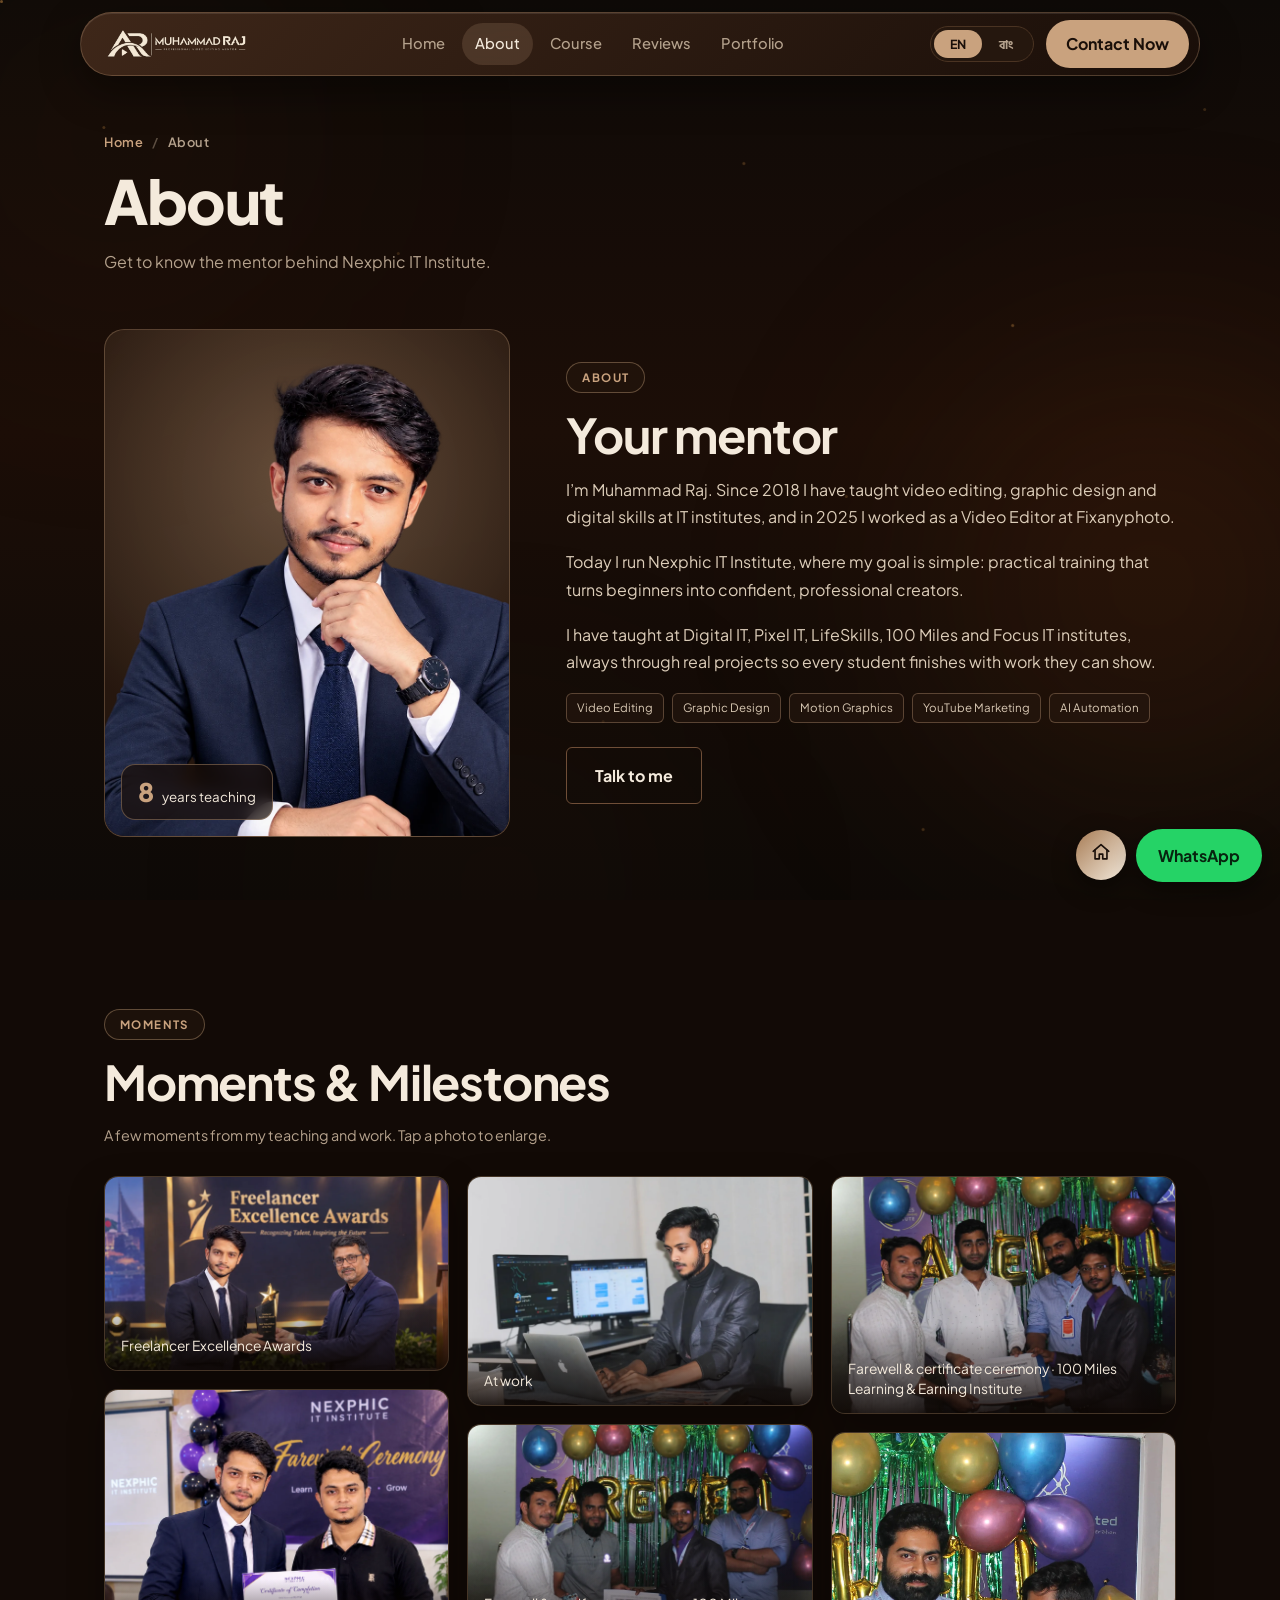
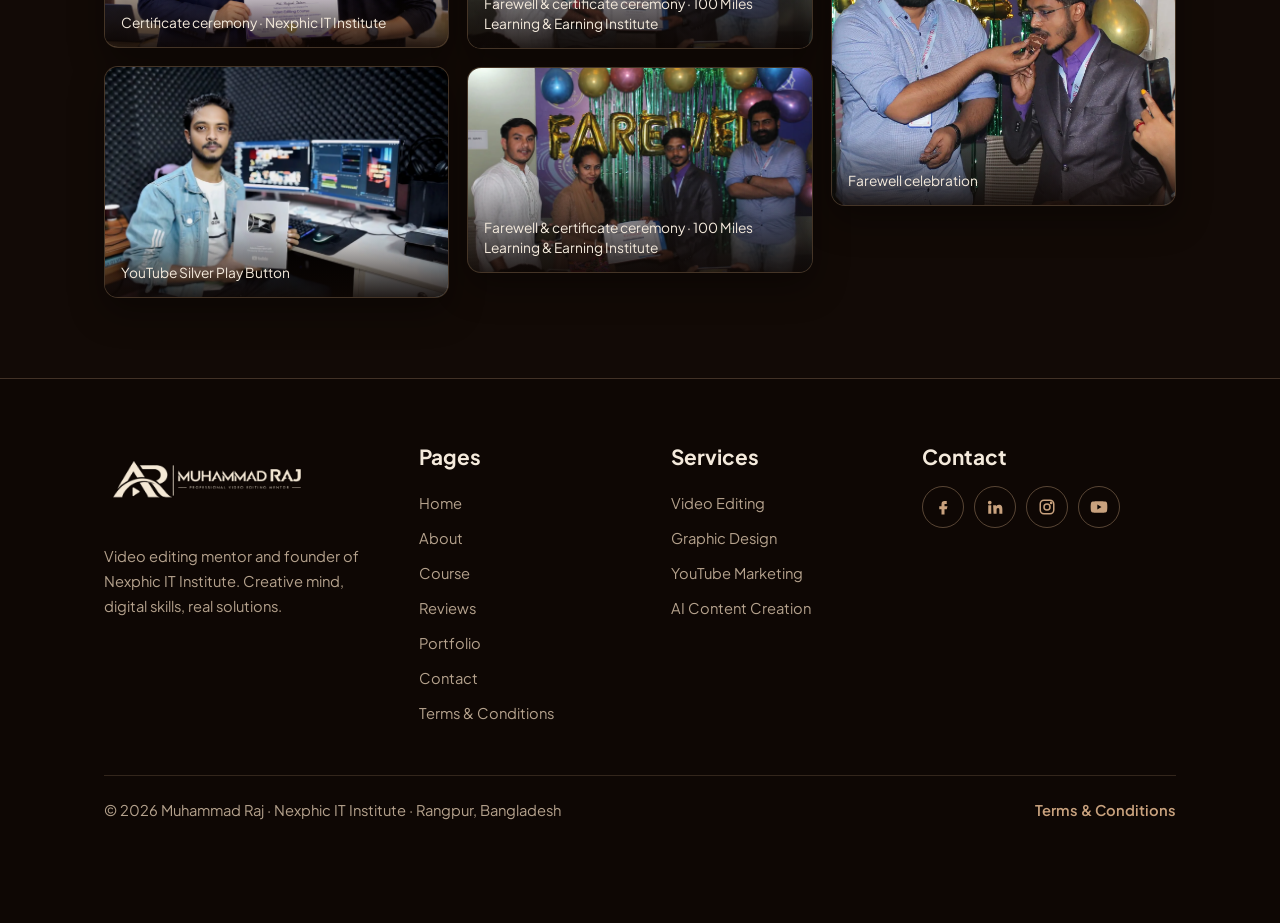
==== commit a9980e59: "Add files via upload" ====
--- a/about.html
+++ b/about.html
@@ -20,7 +20,7 @@
 <p data-i18n="ap1">I’m Muhammad Raj. Since 2018 I have taught video editing, graphic design and digital skills at IT institutes, and in 2025 I worked as a Video Editor at Fixanyphoto.</p>
 <p data-i18n="ap2">Today I run Nexphic IT Institute, where my goal is simple: practical training that turns beginners into confident, professional creators.</p>
 <p data-i18n="ap3">I have taught at Digital IT, Pixel IT, LifeSkills, 100 Miles and Focus IT institutes, always through real projects so every student finishes with work they can show.</p>
-<div class="chips"><i>Video Editing</i><i>Graphic Design</i><i>Motion Graphics</i><i>YouTube Marketing</i><i>AI Automation</i></div><a class="btn g" href="contact.html" data-i18n="ab">Talk to me</a></div></div></section><section class="sh" id="moments"><div class="w"><span class="tg0" data-i18n="mo1">Moments</span><h2 data-i18n="mo2">Moments &amp; Milestones</h2><p class="note" data-i18n="mo3">A few moments from my teaching and work. Tap a photo to enlarge.</p><div class="mg"><figure><img src="assets/moment-1.webp" alt="Muhammad Raj holding a YouTube Silver Play Button in an editing studio" width="1400" height="935" loading="lazy" decoding="async"><figcaption data-i18n="mc1">YouTube Silver Play Button</figcaption></figure><figure><img src="assets/moment-2.webp" alt="Muhammad Raj working on a laptop with two monitors" width="1400" height="933" loading="lazy" decoding="async"><figcaption data-i18n="mc2">At work</figcaption></figure><figure><img src="assets/moment-3.webp" alt="Farewell and certificate ceremony at 100 Miles Learning & Earning Institute" width="1400" height="908" loading="lazy" decoding="async"><figcaption data-i18n="mc3">Farewell &amp; certificate ceremony · 100 Miles Learning &amp; Earning Institute</figcaption></figure><figure><img src="assets/moment-4.webp" alt="Farewell and certificate ceremony at 100 Miles Learning & Earning Institute" width="1400" height="830" loading="lazy" decoding="async"><figcaption data-i18n="mc3">Farewell &amp; certificate ceremony · 100 Miles Learning &amp; Earning Institute</figcaption></figure><figure><img src="assets/moment-5.webp" alt="Farewell and certificate ceremony at 100 Miles Learning & Earning Institute" width="1400" height="963" loading="lazy" decoding="async"><figcaption data-i18n="mc3">Farewell &amp; certificate ceremony · 100 Miles Learning &amp; Earning Institute</figcaption></figure><figure><img src="assets/moment-6.webp" alt="Farewell celebration with cake" width="1291" height="1400" loading="lazy" decoding="async"><figcaption data-i18n="mc4">Farewell celebration</figcaption></figure></div></div></section>
+<div class="chips"><i>Video Editing</i><i>Graphic Design</i><i>Motion Graphics</i><i>YouTube Marketing</i><i>AI Automation</i></div><a class="btn g" href="contact.html" data-i18n="ab">Talk to me</a></div></div></section><section class="sh" id="moments"><div class="w"><span class="tg0" data-i18n="mo1">Moments</span><h2 data-i18n="mo2">Moments &amp; Milestones</h2><p class="note" data-i18n="mo3">A few moments from my teaching and work. Tap a photo to enlarge.</p><div class="mg"><figure><img src="assets/moment-8.webp" alt="Trophy presentation on stage at the Freelancer Excellence Awards" width="1400" height="788" loading="lazy" decoding="async"><figcaption data-i18n="mc8">Freelancer Excellence Awards</figcaption></figure><figure><img src="assets/moment-7.webp" alt="Muhammad Raj with a student holding a Certificate of Completion at the Nexphic IT Institute ceremony" width="1400" height="1050" loading="lazy" decoding="async"><figcaption data-i18n="mc7">Certificate ceremony · Nexphic IT Institute</figcaption></figure><figure><img src="assets/moment-1.webp" alt="Muhammad Raj holding a YouTube Silver Play Button in an editing studio" width="1400" height="935" loading="lazy" decoding="async"><figcaption data-i18n="mc1">YouTube Silver Play Button</figcaption></figure><figure><img src="assets/moment-2.webp" alt="Muhammad Raj working on a laptop with two monitors" width="1400" height="933" loading="lazy" decoding="async"><figcaption data-i18n="mc2">At work</figcaption></figure><figure><img src="assets/moment-3.webp" alt="Farewell and certificate ceremony at 100 Miles Learning & Earning Institute" width="1400" height="908" loading="lazy" decoding="async"><figcaption data-i18n="mc3">Farewell &amp; certificate ceremony · 100 Miles Learning &amp; Earning Institute</figcaption></figure><figure><img src="assets/moment-4.webp" alt="Farewell and certificate ceremony at 100 Miles Learning & Earning Institute" width="1400" height="830" loading="lazy" decoding="async"><figcaption data-i18n="mc3">Farewell &amp; certificate ceremony · 100 Miles Learning &amp; Earning Institute</figcaption></figure><figure><img src="assets/moment-5.webp" alt="Farewell and certificate ceremony at 100 Miles Learning & Earning Institute" width="1400" height="963" loading="lazy" decoding="async"><figcaption data-i18n="mc3">Farewell &amp; certificate ceremony · 100 Miles Learning &amp; Earning Institute</figcaption></figure><figure><img src="assets/moment-6.webp" alt="Farewell celebration with cake" width="1291" height="1400" loading="lazy" decoding="async"><figcaption data-i18n="mc4">Farewell celebration</figcaption></figure></div></div></section>
 <footer class="ft"><div class="w"><div class="fg">
 <div><a class="fl" href="index.html" aria-label="Muhammad Raj"><img src="assets/ar-muhammad-raj-logo.png" alt="Muhammad Raj" width="2048" height="723"></a><p data-i18n="ft1">Video editing mentor and founder of Nexphic IT Institute. Creative mind, digital skills, real solutions.</p></div>
 <div><h4 data-i18n="ftp">Pages</h4><a href="index.html" data-i18n="nv1">Home</a><a href="about.html" data-i18n="nv2">About</a><a href="courses.html" data-i18n="nv3">Course</a><a href="reviews.html" data-i18n="nv4">Reviews</a><a href="portfolio.html" data-i18n="nv6">Portfolio</a><a href="contact.html" data-i18n="nv7">Contact</a><a href="terms.html" data-i18n="lg_ftt">Terms &amp; Conditions</a></div>
--- a/assets/style.css
+++ b/assets/style.css
@@ -782,3 +782,53 @@
 .psc input.psi::placeholder{font-family:"Plus Jakarta Sans",sans-serif;font-size:.78rem;color:#aab2b8;opacity:1}
 .psc span.psi{position:absolute;left:0;right:0;bottom:4px;text-align:center}
 .a4 .pcb{height:130px}
+
+/* ===== Responsive polish (all devices) ===== */
+html{overflow-x:clip;-webkit-text-size-adjust:100%;text-size-adjust:100%}
+body{overflow-x:clip}
+img,video,canvas,iframe{max-width:100%}
+.chp{position:relative}
+.chp input{width:1px!important;height:1px!important;margin:0!important;left:0;top:0}
+/* hero: tablet landscape / small laptop */
+@media(min-width:861px) and (max-width:1100px){
+.fb4{left:14%;top:47%}
+.hchip{left:30%}
+.nums{max-width:100%}
+.nums div{padding-right:20px;margin-right:20px}
+}
+/* hero: tablet portrait, keep the headline close to the top */
+@media(min-width:561px) and (max-width:860px){
+.hmedia{aspect-ratio:1.5}
+.hphoto{height:98%}
+.hero h1{font-size:clamp(2.4rem,6.4vw,3.2rem)}
+.hero p.l{max-width:560px}
+}
+/* hero: phones */
+@media(max-width:560px){
+.hero h1{font-size:clamp(2rem,9.2vw,2.6rem)}
+.hero p.l{font-size:.98rem;max-width:none}
+.nums div{padding-right:14px;margin-right:14px}
+.nums b{font-size:1.6rem}
+.eyebrow{font-size:.66rem;letter-spacing:.14em}
+.acts .btn{flex:1 1 auto;text-align:center;white-space:nowrap;padding:13px 16px}
+}
+@media(max-width:360px){
+.hero h1{font-size:1.9rem}
+.nums{flex-wrap:wrap}
+.btn{padding:12px 18px}
+}
+/* hero: very large screens */
+@media(min-width:1700px){
+.hero{min-height:min(820px,100svh)}
+.hero h1{font-size:4rem}
+.hero .t{max-width:620px}
+.hero p.l{max-width:540px;font-size:1.08rem}
+}
+/* phones in landscape */
+@media(max-height:480px) and (orientation:landscape){
+.hero{min-height:0;padding-top:96px}
+.cue{display:none}
+}
+/* moments gallery: 3 -> 2 -> 1 columns */
+@media(max-width:980px){.mg{columns:2}}
+@media(max-width:560px){.mg{columns:1}}
